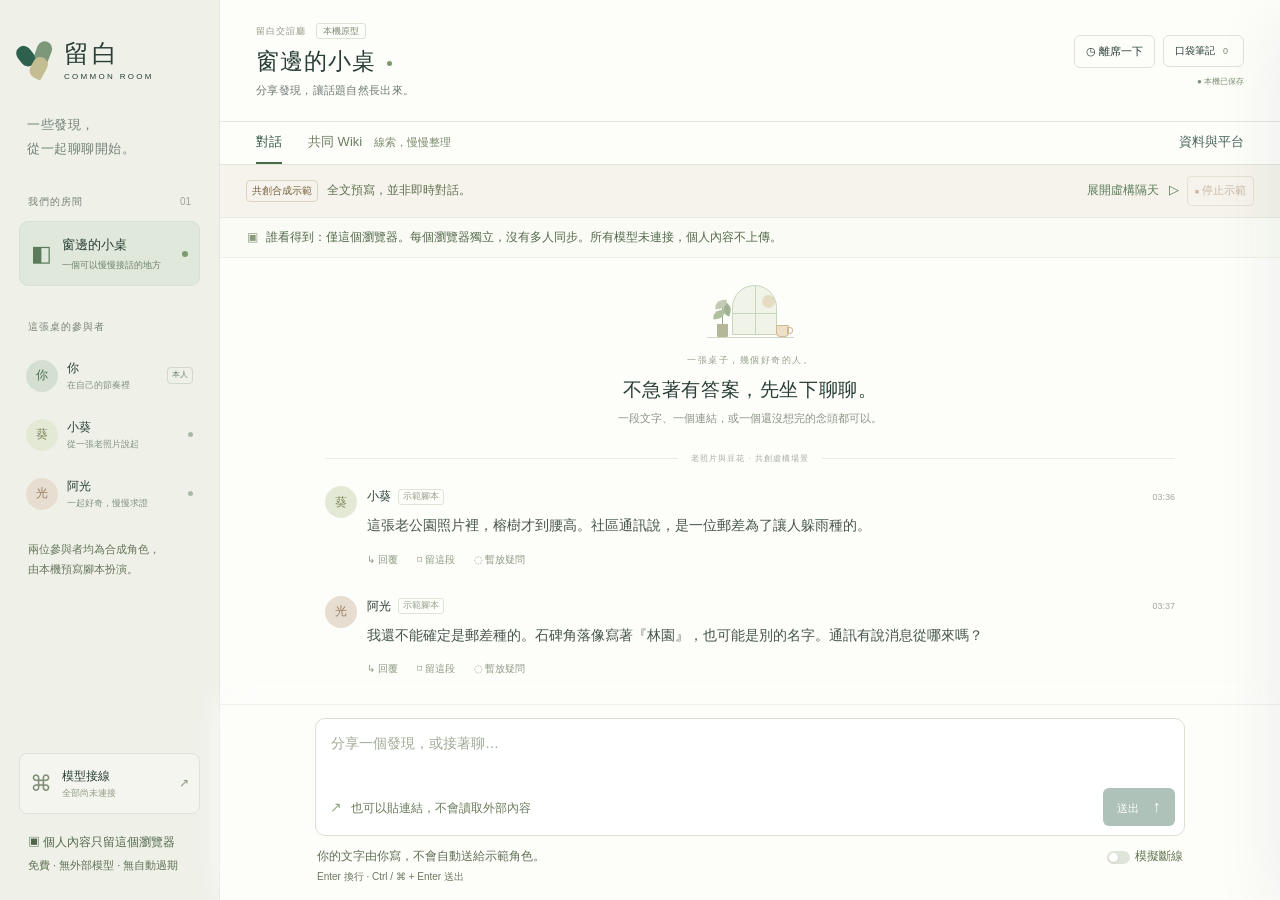
==== index.html @ d818ccd3 "Publish stable Common Room prototype with reproducible builds, MIT license, and tests" ====
<!doctype html>
<html lang="zh-Hant">
<head>
  <meta charset="utf-8">
  <meta name="viewport" content="width=device-width, initial-scale=1, viewport-fit=cover">
  <meta name="color-scheme" content="light">
  <meta name="referrer" content="no-referrer">
  <meta http-equiv="Content-Security-Policy" content="default-src 'self'; script-src 'self'; style-src 'self'; img-src 'self' data:; font-src 'self'; connect-src 'self'; object-src 'none'; media-src 'none'; worker-src 'none'; frame-src 'none'; base-uri 'none'; form-action 'none'">
  <title>留白交誼廳 · 本機示範原型</title>
  <link rel="icon" href="favicon.svg" type="image/svg+xml">
  <link rel="stylesheet" href="styles.css">
  <link rel="stylesheet" href="wiki.css">
  <script type="module" src="app.mjs"></script>
</head>
<body>
  <a class="skip" href="#draft">跳到輸入框</a>
  <div class="app-shell">
    <aside class="sidebar" aria-label="交誼廳資訊">
      <div class="brand"><span class="brand-mark" aria-hidden="true"><i></i><i></i><i></i></span><div>留白<span>COMMON ROOM</span></div></div>
      <p class="sidebar-intro">一些發現，<br>從一起聊聊開始。</p>
      <div class="side-label">我們的房間 <span>01</span></div>
      <div class="room-selected"><span aria-hidden="true">◧</span><div>窗邊的小桌<small>一個可以慢慢接話的地方</small></div><span class="room-dot"></span></div>
      <div class="side-label people-label">這張桌的參與者</div>
      <ul class="people">
        <li><span class="avatar you">你</span><div>你<small>在自己的節奏裡</small></div><span class="self-label">本人</span></li>
        <li><span class="avatar yua">葵</span><div>小葵<small>從一張老照片說起</small></div><span class="script-dot" title="示範腳本"></span></li>
        <li><span class="avatar qing">光</span><div>阿光<small>一起好奇，慢慢求證</small></div><span class="script-dot" title="示範腳本"></span></li>
      </ul>
      <p class="people-note">兩位參與者均為合成角色，<br>由本機預寫腳本扮演。</p>
      <div class="sidebar-bottom">
        <button class="connection-button" data-open="connections"><span aria-hidden="true">⌘</span><span>模型接線<small>全部尚未連接</small></span><span aria-hidden="true">↗</span></button>
        <div class="local-note"><span class="tiny-lock" aria-hidden="true">▣</span> 個人內容只留這個瀏覽器<br><span>免費 · 無外部模型 · 無自動過期</span></div>
      </div>
    </aside>

    <main class="main">
      <header class="room-header">
        <div class="room-heading"><span class="eyebrow">留白交誼廳 <b>本機原型</b></span><h1>窗邊的小桌<span class="open-dot" aria-hidden="true"></span></h1><p>分享發現，讓話題自然長出來。</p></div>
        <div class="header-actions"><button id="pause" class="quiet-button"><span aria-hidden="true">◷</span> 離席一下</button><button id="open-notebook" class="quiet-button notebook-toggle" aria-label="開啟口袋筆記">口袋筆記 <span id="notebook-count">0</span></button><span class="save-state" id="save-state" role="status">● 本機已保存</span></div>
      </header>
      <nav class="view-tabs" aria-label="交誼廳空間"><button id="tab-chat" aria-current="page">對話</button><button id="tab-wiki">共同 Wiki <span>線索，慢慢整理</span></button><button id="open-data-info" class="data-info-link">資料與平台</button></nav>
      <div id="chat-view" class="chat-view">
      <section class="demo-bar" aria-label="示範控制">
        <div><span class="demo-badge">共創合成示範</span><span class="demo-description" id="demo-description">全文預寫，並非即時對話。</span></div>
        <div class="demo-actions"><button id="start-demo" class="text-button">展開虛構隔天 <span aria-hidden="true">▷</span></button><button id="stop-demo" class="stop-button" disabled><span aria-hidden="true">■</span> 停止示範</button></div>
      </section>
      <div class="visibility-note"><span aria-hidden="true">▣</span> 誰看得到：僅這個瀏覽器。每個瀏覽器獨立，沒有多人同步。所有模型未連接，個人內容不上傳。</div>
      <div id="storage-warning" class="storage-warning" role="alert" hidden></div>
      <div id="pause-banner" class="pause-banner" hidden><div><strong>先歇一會，也很好。</strong><p id="pause-copy">示範已停止，訊息與草稿會留在這裡。</p></div><button id="resume" class="primary-small">回來了，接續</button></div>
      <div id="resume-banner" class="resume-banner" hidden><button id="dismiss-resume" aria-label="收起接續提示">×</button><strong>歡迎回來，線頭還在。</strong><p id="resume-copy"></p><button class="text-button" id="reopen-source">回到原句 ↗</button><span class="resume-separator">·</span><button class="text-button" id="resume-question">看看未完話題 →</button><small>僅依本機紀錄定位，沒有模型摘要。</small></div>

      <section class="conversation" id="conversation" aria-label="房間對話" tabindex="0">
        <div class="room-welcome"><div class="window-art" aria-hidden="true"><div class="window-pane"><i></i></div><div class="plant"><i></i><i></i><i></i></div><div class="cup"></div></div><span class="eyebrow">一張桌子，幾個好奇的人。</span><h2>不急著有答案，先坐下聊聊。</h2><p>一段文字、一個連結，或一個還沒想完的念頭都可以。</p></div>
        <div class="day-divider"><span>老照片與豆花 · 共創虛構場景</span></div>
        <div id="messages"></div>
        <div id="round-status" class="round-status" role="status"></div>
      </section>
      <button id="jump-latest" class="jump-latest" hidden>有新訊息，回到下方 ↓</button>

      <section class="composer-section" aria-label="寫下你的訊息">
        <div class="reply-preview" id="reply-preview" hidden><span></span><button id="cancel-reply" aria-label="取消回覆">×</button></div>
        <form id="composer" class="composer">
          <label class="sr-only" for="draft">分享一個發現，或接著聊</label>
          <textarea id="draft" rows="2" maxlength="12000" placeholder="分享一個發現，或接著聊…"></textarea>
          <div class="composer-tools"><span class="composer-hint"><span aria-hidden="true">↗</span> 也可以貼連結，不會讀取外部內容</span><button type="submit" id="send" class="send-button">送出 <span aria-hidden="true">↑</span></button></div>
        </form>
        <div class="composer-footer"><span id="draft-status">你的文字由你寫，不會自動送給示範角色。</span><label class="offline-toggle"><input type="checkbox" id="simulate-disconnect"><span class="switch" aria-hidden="true"></span> 模擬斷線</label></div>
        <p class="keyboard-hint">Enter 換行 · Ctrl / ⌘ + Enter 送出</p>
      </section>
      </div>
      <section id="wiki-view" class="wiki-view" aria-label="共同 Wiki" hidden></section>
    </main>

    <aside class="notebook" id="notebook" aria-label="口袋筆記" inert aria-hidden="true">
      <div class="notebook-heading"><div><span class="eyebrow">留一點空間給以後</span><h2>口袋筆記</h2></div><button id="close-notebook" class="close-notebook" aria-label="關閉口袋筆記">×</button></div>
      <section class="notebook-section"><div class="section-title"><h3><span class="section-icon" aria-hidden="true">◌</span> 未完話題</h3><span id="question-count">0</span></div><p class="section-description">不用現在想通，線頭先放這裡。</p><div id="questions"></div><button id="add-question" class="add-question">＋ 暫放一個疑問</button></section>
      <section class="notebook-section"><div class="section-title"><h3><span class="section-icon" aria-hidden="true">⌑</span> 稍後回看</h3><span id="saved-count">0</span></div><div id="bookmarks"></div></section>
      <div class="table-note"><span aria-hidden="true">✳</span><p>聊到哪裡，算哪裡。<br>這裡沒有評分，也沒有待辦清單。</p></div>
      <div class="optional-play"><p>可選演示：三則文字都預先寫好，只演示節奏與停止，並非即時對話。</p><button id="play-demo" class="quiet-button">可選：逐段播放預寫腳本</button></div>
      <button class="mobile-connections text-button" data-open="connections">模型接線 · 尚未連接 ↗</button>
      <button id="notebook-wiki" class="notebook-wiki-link">開啟共同 Wiki →<small>公共頁只讀 · 個人修訂留在本機</small></button>
      <div class="notebook-foot">本機保留訊息、草稿與未完話題。<br>不會自動刪除，沒有自動過期。Wiki 草稿也保留在本機。<br><button id="export-backup" class="text-button">匯出本機備份 ↗</button><br><button id="open-clear-data" class="clear-data-link">清除此裝置的資料</button></div>
    </aside>
  </div>
  <div id="drawer-backdrop" class="drawer-backdrop" hidden></div>

  <dialog id="question-dialog" aria-labelledby="question-title"><form id="question-form"><span class="eyebrow">先留著，不必急著解答</span><h2 id="question-title">暫放一個疑問</h2><p>下次回來，就從這個線頭接著聊。</p><label for="question-text">還沒想完的事</label><textarea id="question-text" rows="4" maxlength="2000" required placeholder="例如：怎樣讓新加入的人也能自然接上話？"></textarea><div class="dialog-actions"><button type="button" class="quiet-button" id="cancel-question">先不放</button><button type="submit" class="primary-small">放入口袋</button></div></form></dialog>
  <dialog id="connections-dialog" aria-labelledby="connections-title"><span class="eyebrow">下一步的可能，先放在這裡</span><h2 id="connections-title">模型接線</h2><p>目前只有本機示範腳本。以下服務尚未連接，這個原型沒有登入或授權流程。</p><div class="provider"><span class="provider-icon">O</span><strong>OpenAI</strong><span>尚未連接</span></div><div class="provider"><span class="provider-icon">G</span><strong>Gemini</strong><span>尚未連接</span></div><div class="provider"><span class="provider-icon">M</span><strong>Muse</strong><span>尚未連接</span></div><p class="connection-detail">沒有讀取任何既有登入憑證，也沒有搬入原助理的記憶。訊息不會傳給上述服務。</p><div class="dialog-actions"><button class="primary-small" id="close-connections">知道了</button></div></dialog>
  <dialog id="data-info-dialog" aria-labelledby="data-info-title"><span class="eyebrow">分享之前，知道資料在哪裡</span><h2 id="data-info-title">你的內容與公共知識</h2><p>聊天、自寫文字、草稿、原話、修訂與異見留在這個瀏覽器。每個瀏覽器獨立，不會默默上傳或同步。公共 Wiki 只讀，只有已審閱發布的合成示範，沒有任何人的私聊。</p><p>此程式未加入分析 SDK 或第三方追蹤腳本。公開站由 ChatGPT Sites 託管；平台會自動記錄瀏覽量與不重複訪客，並設定平台 Cookie。目前未找到可停用這些平台統計的設定，因此無法承諾零平台紀錄。</p><p>公共頁只向同站讀取公開知識，不送出私人內容；所有模型尚未連接。只在本機開啟時，沒有 Sites 平台統計。</p><p class="data-info-source">平台說明：<a href="https://learn.chatgpt.com/docs/sites/managing-a-site" target="_blank" rel="noreferrer noopener">Sites 官方文件 ↗</a>（點擊才開啟，不會自動抓取）。</p><div class="dialog-actions"><button id="close-data-info" class="primary-small">知道了</button></div></dialog>
  <dialog id="clear-data-dialog" aria-labelledby="clear-data-title"><span class="eyebrow">共用電腦上，離開前可以清乾淨</span><h2 id="clear-data-title">清除此裝置的資料？</h2><p>只清除本瀏覽器、這個網址的交誼廳資料：</p><ul class="clear-scope"><li>全部本機訊息，包含自寫內容與結果未知的訊息</li><li>主輸入框草稿、回覆來源與未存的疑問草稿</li><li>未完話題、已接續的便條及稍後回看</li><li>Wiki 本機草稿、保留原話、全部修訂與異見</li><li>本機示範收件紀錄、離席位置與回合狀態</li></ul><p>確認後會回到初始合成示範，無法在此復原。其他網站、其他瀏覽器與已下載的備份不受影響。你可以先匯出。主機 Cookie 請由瀏覽器的網站資料設定管理。</p><button id="clear-export-backup" class="backup-before-clear">先匯出本機備份 ↗</button><p id="clear-data-error" class="clear-data-error" role="alert" hidden></p><div class="dialog-actions"><button id="cancel-clear-data" class="quiet-button">保留資料</button><button id="confirm-clear-data" class="danger-button">確認清除此裝置的資料</button></div></dialog>
  <div id="toast" class="toast" role="status" aria-live="polite" hidden></div>
</body>
</html>
---- styles.css ----
:root{--bg:#f7f7f2;--paper:#fdfdfa;--ink:#283e35;--muted:#6d7a72;--green:#2d614d;--line:#e3e6de;--mint:#eaf0e7;--warm:#f5eee2;--orange:#aa673d;--shadow:0 18px 70px #213f2e12;font-family:-apple-system,BlinkMacSystemFont,"PingFang TC","Noto Sans TC","Microsoft JhengHei",sans-serif;color:var(--ink);background:var(--bg);font-size:14px;line-height:1.6;font-synthesis:none}*{box-sizing:border-box}body{margin:0}button,textarea,input{font:inherit}button{cursor:pointer;color:inherit}button{border:0;background:none}button:disabled{cursor:default;opacity:.45}button,a,textarea,input{outline-offset:4px}button:focus-visible,a:focus-visible,input:focus-visible{outline:2px solid var(--green)}textarea:focus{outline:0}button:not(:disabled):hover{filter:brightness(.94)}[hidden]{display:none!important}.sr-only{position:absolute;width:1px;height:1px;padding:0;overflow:hidden;clip:rect(0,0,0,0);white-space:nowrap;border:0}.skip{position:fixed;top:-100px;left:15px;z-index:50;background:var(--green);color:white;padding:12px}.skip:focus{top:10px}.app-shell{height:100vh;height:100dvh;min-height:440px;display:grid;grid-template-columns:220px minmax(0,1fr) 280px;max-width:1800px;margin:auto;overflow:hidden}.sidebar{background:#eff1e9;border-right:1px solid var(--line);display:flex;flex-direction:column;padding:33px 19px 23px;min-height:0}.brand{display:flex;align-items:center;gap:12px;font-size:25px;font-weight:650;letter-spacing:3px}.brand>div>span{display:block;font-size:8px;letter-spacing:2.3px;font-weight:500;margin-top:-2px}.brand-mark{display:block;width:33px;height:34px;position:relative;transform:rotate(-13deg)}.brand-mark i{position:absolute;width:15px;height:22px;background:var(--green);border-radius:12px 12px 3px 12px}.brand-mark i:nth-child(1){left:0;top:2px;transform:rotate(-25deg)}.brand-mark i:nth-child(2){right:0;top:2px;transform:rotate(34deg);background:#7d977a}.brand-mark i:nth-child(3){left:10px;top:16px;transform:rotate(42deg);background:#c4bd91}.sidebar-intro{font-size:13px;color:#728174;letter-spacing:.5px;line-height:1.9;margin:29px 8px 32px}.side-label{font-size:10px;letter-spacing:1px;color:#768174;display:flex;justify-content:space-between;padding:0 9px;margin-bottom:11px}.side-label span{letter-spacing:0;color:#9ca494}.room-selected{display:flex;align-items:center;gap:10px;padding:13px 11px;background:#dfe8da;border:1px solid #d7e0d2;border-radius:9px;font-size:13px;font-weight:600}.room-selected>span:first-child{font-size:22px;font-weight:400;color:#5b7b5b}.room-selected small{display:block;font-size:9px;font-weight:400;color:#70816c;margin-top:2px;white-space:nowrap}.room-dot,.open-dot{width:6px;height:6px;display:inline-block;border-radius:50%;background:#7c9a6e}.room-dot{margin-left:auto}.people-label{margin-top:33px}.people{list-style:none;padding:0 7px;margin:0}.people li{display:flex;align-items:center;gap:9px;min-height:59px;font-size:12px}.people li>div{line-height:1.6}.people li small{display:block;font-size:9px;color:#81907d}.avatar{width:32px;height:32px;flex-shrink:0;display:inline-flex;align-items:center;justify-content:center;border-radius:50%;font-size:12px;font-weight:500}.avatar.you{background:#d4dfd2;color:#4b6d50}.avatar.yua{background:#e4e9d6;color:#7c885c}.avatar.qing{background:#e7ded1;color:#957c5c}.avatar.mu{background:#dee5e8;color:#6c8594}.avatar.guest{background:#e8e6dd;color:#86866d}.self-label{margin-left:auto;font-size:8px;border:1px solid #d0d9ca;color:#71816b;padding:1px 4px;border-radius:4px}.script-dot{margin-left:auto;width:5px;height:5px;border-radius:50%;background:#acb8a5}.people-note{font-size:9px;color:#8a9584;line-height:1.8;padding:0 9px;margin-top:17px}.sidebar-bottom{margin-top:auto;padding-top:20px}.connection-button{border:1px solid #dce3d7;border-radius:8px;padding:12px 10px;width:100%;display:flex;gap:10px;align-items:center;text-align:left;font-size:12px;background:#f4f5ee}.connection-button>span:first-child{font-size:22px;color:#7f8f76}.connection-button>span:last-child{margin-left:auto;color:#8b9781}.connection-button small{display:block;color:#909b86;font-size:9px}.local-note{font-size:9px;color:#6f7d67;line-height:1.9;margin:17px 9px 0}.local-note>span:last-child{font-size:8px;color:#939e8b}.main{display:flex;flex-direction:column;position:relative;min-width:0;background:var(--paper);min-height:0}.room-header{flex-shrink:0;border-bottom:1px solid var(--line);display:flex;align-items:center;justify-content:space-between;gap:14px;padding:24px 33px 21px}.eyebrow{font-size:9px;letter-spacing:1.1px;color:#929987;display:block}.eyebrow b{font-size:9px;font-weight:400;letter-spacing:0;margin-left:6px;padding:2px 6px;border:1px solid #dce2d4;border-radius:3px;color:#7f8d75}h1{font-weight:600;letter-spacing:1px;font-size:23px;line-height:1.6;margin:5px 0 0}h1 .open-dot{vertical-align:middle;margin-left:11px;width:5px;height:5px}.room-heading>p{font-size:11px;color:var(--muted);margin:2px 0 0;letter-spacing:.3px}.header-actions{display:flex;align-items:flex-end;flex-direction:column;gap:10px}.quiet-button{font-size:11px;border:1px solid #dde3d8;background:var(--paper);padding:7px 11px;border-radius:6px;white-space:nowrap}.quiet-button>span{margin-right:4px;color:#788c73}.save-state{font-size:8px;color:#7d9171;white-space:nowrap}.save-state.error{color:#a15f3c}.demo-bar{background:#f5f3eb;border-bottom:1px solid #e8e8de;padding:11px 26px;display:flex;align-items:center;justify-content:space-between;gap:8px;font-size:10px;flex-shrink:0}.demo-bar>div:first-child{display:flex;align-items:center;gap:9px}.demo-badge{color:#8d7858;white-space:nowrap;border:1px solid #dcd4bf;border-radius:4px;padding:2px 5px;font-size:8px}.demo-description{color:#8d8e7e;font-size:9px}.demo-actions{display:flex;align-items:center;gap:8px;white-space:nowrap}.text-button{font-size:11px;color:#5c7b58;padding:3px 0}.text-button span{font-size:13px;padding-left:6px}.stop-button{border:1px solid #d6cbb6;border-radius:4px;padding:3px 7px;font-size:9px;color:#94714f}.stop-button span{font-size:7px}.conversation{flex:1;overflow-y:auto;overscroll-behavior:contain;scrollbar-width:thin;scrollbar-color:#d5dccf transparent;padding:0 33px 20px;min-height:0;scroll-behavior:smooth}.room-welcome{padding:23px 0 20px;text-align:center}.room-welcome>.eyebrow{margin-top:10px;font-size:9px;color:#95a08c;letter-spacing:1.5px}.room-welcome h2{font-size:17px;font-weight:500;letter-spacing:.6px;margin:7px 0 5px}.room-welcome p{font-size:10px;color:#8b9585;margin:0}.window-art{height:58px;width:90px;margin:0 auto;position:relative}.window-pane{position:absolute;left:27px;top:0;width:45px;height:50px;border:1px solid #c8d5be;border-radius:25px 25px 0 0;background:#f0f4e8;overflow:hidden}.window-pane:before{content:"";position:absolute;width:1px;height:50px;left:22px;background:#c8d5be}.window-pane:after{content:"";position:absolute;width:45px;height:1px;top:27px;left:0;background:#c8d5be}.window-pane i{display:block;background:#e5dcc1;width:13px;height:13px;border-radius:50%;position:absolute;top:9px;left:29px}.window-art:after{content:"";position:absolute;bottom:5px;left:2px;width:87px;border-bottom:1px solid #d0d6c6}.plant{position:absolute;bottom:5px;left:12px;width:11px;height:14px;background:#b4b899;border-radius:0 0 3px 3px}.plant:before{content:"";position:absolute;left:5px;bottom:14px;width:1px;height:24px;background:#97ab8a}.plant i{position:absolute;width:8px;height:13px;background:#a0b294;border-radius:0 8px 0 8px;bottom:22px;left:6px;transform:rotate(15deg)}.plant i:nth-child(2){bottom:17px;left:-2px;transform:rotate(80deg);background:#b0c09f}.plant i:nth-child(3){bottom:27px;left:0;transform:rotate(80deg);background:#c2ccb2}.cup{position:absolute;right:6px;bottom:6px;width:13px;height:12px;border:1px solid #cfb78f;background:#ece0c8;border-radius:1px 1px 4px 4px}.cup:after{content:"";position:absolute;right:-5px;top:1px;width:4px;height:5px;border:1px solid #cfb78f;border-radius:0 3px 3px 0}.day-divider{display:flex;align-items:center;gap:13px;font-size:8px;color:#a5ac9e;letter-spacing:1px;margin:0 0 21px}.day-divider:before,.day-divider:after{content:"";height:1px;background:#e9ece2;flex:1}.message{display:grid;grid-template-columns:32px minmax(0,1fr);gap:10px;margin-bottom:22px;scroll-margin-top:15px}.message.highlight{background:#edf1e6;border-radius:9px;outline:8px solid #edf1e6}.message-head{display:flex;align-items:center;gap:7px;font-size:11px;min-height:21px;margin-bottom:5px}.message-author{font-weight:600}.origin-tag{font-size:8px;font-weight:400;color:#98a18c;border:1px solid #e0e5d7;border-radius:3px;padding:0 4px;line-height:1.5}.origin-tag.user{color:#60846a;background:#eef4eb;border-color:#d9e6d6}.message-time{font-size:8px;margin-left:auto;color:#a2a99b}.message-text{font-size:12px;line-height:1.95;white-space:pre-wrap;overflow-wrap:anywhere;margin:0;color:#46564a;user-select:text}.message.user-message .message-body{background:#f0f4eb;border:1px solid #e0e8d9;border-radius:0 10px 10px 10px;padding:11px 13px}.message.user-message .message-head{margin-top:-2px}.message-actions{display:flex;gap:14px;margin-top:6px;align-items:center}.message-actions button{font-size:9px;color:#8d9a83;padding:0;min-height:23px}.message-actions button[aria-pressed=true]{color:#427153}.message-actions button:hover{color:var(--green)}.reply-quote{border-left:2px solid #c2ceb9;background:#f1f3ec;border-radius:0 4px 4px 0;margin-bottom:8px;padding:5px 8px;font-size:10px;display:block;text-align:left;width:100%;color:#84917a;overflow:hidden;white-space:nowrap;text-overflow:ellipsis}.message.user-message .reply-quote{background:#e5eddf}.url-text{color:#597e75;text-decoration:underline;text-decoration-color:#ccd9cd;text-underline-offset:3px}.link-note{display:block;font-size:8px;color:#98a58f;margin-top:4px}.delivery{font-size:8px;color:#8d9c82;margin-top:7px}.unknown-status{margin:10px 0 2px;border:1px solid #ddc69f;border-radius:6px;background:#faf3e6;padding:9px 11px;color:#8c6939}.unknown-status strong{display:block;font-size:11px;font-weight:600}.unknown-status p{font-size:9px;margin:4px 0 7px;line-height:1.7}.unknown-status button{font-size:9px;color:#895e29;border-bottom:1px solid #c8b28e;padding:0 0 1px}.unknown-status code{font-size:8px;opacity:.7;display:block;margin-top:5px;overflow-wrap:anywhere}.round-status{font-size:10px;color:#93a086;text-align:center;min-height:0}.round-status:not(:empty){border-top:1px solid #e9ece2;padding:10px 0 0;margin:5px 0}.composer-section{padding:12px 27px 15px;flex-shrink:0;background:var(--paper);border-top:1px solid #f0f1e9;box-shadow:0 -8px 25px #fdfdfad9}.composer{border:1px solid #d9e1d2;border-radius:10px;background:#fff;transition:border-color .15s}.composer:focus-within{border-color:#8aa480;box-shadow:0 0 0 3px #70895b0b}#draft{resize:none;background:transparent;border:0;width:100%;display:block;padding:12px 15px 4px;color:#3c5344;font-size:12px;line-height:1.8;min-height:64px;max-height:160px}#draft::placeholder{color:#a1ab97}.composer-tools{padding:3px 9px 9px 14px;display:flex;justify-content:space-between;align-items:center;gap:10px}.composer-hint{font-size:8px;color:#a0a991}.composer-hint>span{font-size:14px;color:#95a78a;margin-right:6px}.send-button{font-size:11px;color:#fff;background:var(--green);border-radius:6px;padding:6px 12px;min-width:72px}.send-button>span{font-size:16px;margin-left:10px}.send-button:disabled{opacity:.38}.composer-footer{display:flex;justify-content:space-between;gap:8px;align-items:center;margin:9px 2px 0;font-size:8px;color:#9aa48f}.offline-toggle{display:flex;gap:5px;align-items:center;font-size:8px;color:#8f9a82;cursor:pointer;white-space:nowrap}.offline-toggle input{position:absolute;opacity:0;width:26px;height:18px}.switch{width:23px;height:13px;border-radius:20px;background:#e0e5da;position:relative}.switch:after{content:"";width:9px;height:9px;border-radius:50%;background:white;position:absolute;top:2px;left:2px;box-shadow:0 1px 3px #344d3022}.offline-toggle input:checked+.switch{background:#b58d58}.offline-toggle input:checked+.switch:after{left:12px}.offline-toggle input:focus-visible+.switch{outline:2px solid var(--green);outline-offset:3px}.keyboard-hint{font-size:7px;color:#a3ab99;margin:4px 2px 0}.reply-preview{font-size:10px;color:#77896b;border:1px solid #dce3d3;border-bottom:0;padding:6px 11px;background:#eff3e8;border-radius:7px 7px 0 0;display:flex;justify-content:space-between;gap:6px}.reply-preview span{white-space:nowrap;overflow:hidden;text-overflow:ellipsis}.reply-preview button{font-size:17px;line-height:1}.reply-preview:not([hidden])+.composer{border-top-left-radius:0;border-top-right-radius:0}.notebook{border-left:1px solid var(--line);padding:30px 22px 20px;background:#f7f8f2;overflow-y:auto;scrollbar-width:thin;display:flex;flex-direction:column}.notebook-heading{display:flex;justify-content:space-between;align-items:center}.notebook-heading .eyebrow{font-size:8px}.notebook h2{font-size:19px;font-weight:500;letter-spacing:1px;margin:7px 0 0}.notebook-section{padding-top:28px}.section-title{display:flex;align-items:center;justify-content:space-between}.section-title h3{font-weight:500;font-size:12px;margin:0}.section-title>span{font-size:9px;color:#9ba58f;border:1px solid #e0e5d7;border-radius:4px;padding:0 5px}.section-icon{font-size:19px;color:#91a27f;vertical-align:-1px;margin-right:6px}.section-description{font-size:9px;color:#99a48e;margin:6px 0 13px}.empty-note{font-size:10px;color:#a4ad9a;margin:12px 0 15px;line-height:1.9}.question-card{background:#f2efdf;border:1px solid #e7e1c9;border-radius:7px;padding:12px 12px 8px;margin-top:11px;position:relative}.question-card:before{content:"";width:22px;height:4px;border-radius:0 0 4px 4px;background:#d5cfaf;position:absolute;top:0;left:12px}.question-card p{font-size:11px;line-height:1.9;color:#827853;margin:3px 0 9px;overflow-wrap:anywhere;white-space:pre-wrap}.question-card small{font-size:8px;color:#a6a080;display:block;margin-bottom:5px}.question-actions{display:flex;justify-content:space-between;gap:8px}.question-actions button{font-size:9px;color:#93866a;padding:3px 0}.add-question{font-size:10px;color:#899977;border:1px dashed #cfd8c3;border-radius:6px;width:100%;padding:8px;margin-top:10px;text-align:left}.bookmark-card{margin:12px 0;border-left:2px solid #cbd8bf;padding:0 0 0 11px}.bookmark-card .bookmark-author{font-size:8px;color:#91a181}.bookmark-card p{font-size:10px;line-height:1.8;margin:4px 0;color:#78896b;overflow-wrap:anywhere;white-space:pre-wrap;display:-webkit-box;-webkit-line-clamp:4;-webkit-box-orient:vertical;overflow:hidden}.bookmark-actions{display:flex;justify-content:space-between;gap:8px}.bookmark-actions button{font-size:8px;color:#98a48b;padding:3px 0}.table-note{margin-top:34px;border-top:1px solid #e5e9dc;padding:24px 4px 0;display:flex;gap:11px;color:#a4af94}.table-note>span{font-size:29px;line-height:1.5;color:#a9b79c}.table-note p{font-size:9px;line-height:2;margin:0}.notebook-foot{margin-top:auto;padding-top:25px;font-size:8px;color:#a4ae99;line-height:1.9}.notebook-toggle,.close-notebook,.mobile-connections{display:none}.pause-banner,.resume-banner{padding:14px 26px;background:#edf2e7;border-bottom:1px solid #dce5d2;flex-shrink:0;display:flex;align-items:center;justify-content:space-between;gap:14px}.pause-banner strong,.resume-banner strong{font-size:12px;font-weight:500}.pause-banner p,.resume-banner p{font-size:10px;color:#869476;margin:3px 0 0}.primary-small{color:white;background:var(--green);padding:8px 13px;border-radius:6px;font-size:11px;white-space:nowrap}.resume-banner{display:block;position:relative;padding-right:40px}.resume-banner>button:first-child{position:absolute;right:15px;top:8px;font-size:20px;color:#98a48d}.resume-banner .text-button{margin-top:4px;font-size:9px}.storage-warning{padding:10px 25px;background:#faeadf;border-bottom:1px solid #e9c3a8;font-size:11px;color:#94603e;flex-shrink:0}.jump-latest{position:absolute;bottom:200px;left:50%;transform:translateX(-50%);background:var(--green);color:white;border-radius:20px;box-shadow:var(--shadow);padding:7px 15px;font-size:10px;z-index:2;white-space:nowrap}dialog{border:1px solid #d7e1cd;border-radius:14px;background:var(--paper);color:var(--ink);padding:28px;width:calc(100% - 32px);max-width:440px;box-shadow:var(--shadow);max-height:90dvh;overflow-y:auto}dialog::backdrop{background:#2d3e3155;backdrop-filter:blur(3px)}dialog h2{font-size:22px;letter-spacing:1px;font-weight:500;margin:8px 0}dialog>p,dialog form>p{font-size:12px;color:#829075;line-height:1.9;margin:9px 0 22px}dialog label{font-size:11px;display:block;color:#77896a;margin-bottom:7px}dialog textarea{font-size:13px;line-height:1.8;width:100%;resize:vertical;border:1px solid #ccd8c0;background:white;border-radius:6px;padding:10px;color:var(--ink)}dialog textarea:focus{border-color:var(--green);box-shadow:0 0 0 2px #dfe9d6}.dialog-actions{display:flex;justify-content:flex-end;gap:10px;margin-top:20px}.provider{display:flex;align-items:center;gap:12px;border:1px solid #e0e6d8;background:#f3f5ef;border-radius:8px;padding:13px;margin:10px 0;font-size:12px}.provider>span:last-child{margin-left:auto;font-size:10px;color:#99a48d}.provider-icon{width:29px;height:29px;background:#e6eadf;color:#88977b;border-radius:7px;text-align:center;line-height:29px}.provider strong{font-weight:500}.connection-detail{font-size:10px!important;background:#f1f3eb;border-radius:6px;padding:11px;margin:18px 0 0!important}.toast{position:fixed;bottom:24px;left:50%;transform:translateX(-50%);max-width:calc(100% - 30px);width:max-content;background:#2f4c3d;color:#f0f3eb;padding:10px 18px;border-radius:9px;box-shadow:var(--shadow);font-size:12px;z-index:40}.drawer-backdrop{display:none}::selection{background:#d5dfc7}
@media(min-width:1500px){.app-shell{grid-template-columns:250px minmax(0,1fr) 310px}.conversation{padding-left:55px;padding-right:55px}.room-header{padding-left:55px;padding-right:55px}.composer-section{padding-left:48px;padding-right:48px}.message-text{font-size:14px}.message-head{font-size:12px}.message-actions button{font-size:10px}.room-welcome h2{font-size:19px}.room-welcome p{font-size:11px}.sidebar{padding-left:27px;padding-right:27px}.notebook{padding-left:28px;padding-right:28px}}
@media(max-width:1200px){.app-shell{grid-template-columns:190px minmax(0,1fr) 250px}.sidebar{padding:27px 13px 20px}.sidebar-intro{margin-top:25px}.room-selected{padding:12px 8px;gap:7px}.room-selected small{font-size:8px}.people{padding:0 5px}.people li small{font-size:8px}.room-header{padding:22px 25px 18px}.conversation{padding-left:25px;padding-right:25px}.notebook{padding-left:18px;padding-right:18px}.demo-bar{padding-left:20px;padding-right:20px}.demo-description{font-size:8px}.demo-bar>div:first-child{gap:5px}.stop-button{font-size:8px}}
@media(max-width:1050px){.app-shell{grid-template-columns:190px minmax(0,1fr)}.notebook{position:fixed;right:0;top:0;bottom:0;width:290px;z-index:15;transform:translateX(100%);transition:transform .18s}.notebook.open{transform:translateX(0)}.notebook-toggle{display:block;font-size:10px}.notebook-toggle span{font-size:9px;margin:0 0 0 5px}.header-actions{flex-direction:row;flex-wrap:wrap;align-items:center;justify-content:flex-end;gap:7px;max-width:205px}.save-state{width:100%;text-align:right}.close-notebook{display:block;font-size:23px;color:#97a68a}.drawer-backdrop:not([hidden]){display:block;position:fixed;inset:0;background:#273e3340;z-index:14}.mobile-connections{display:block;margin-top:25px;text-align:left}.demo-description{font-size:9px}.conversation{padding-left:35px;padding-right:35px}.room-header{padding-left:35px;padding-right:30px}.composer-section{padding-left:30px;padding-right:30px}.room-welcome{padding-top:25px}}
@media(max-width:650px){:root{font-size:14px}.app-shell{display:flex;min-height:320px;max-width:100%;height:100dvh}.sidebar{display:none}.main{width:100%}.room-header{padding:16px 18px 13px;align-items:center;gap:7px}.eyebrow{font-size:8px;letter-spacing:.7px}h1{font-size:20px;margin:3px 0 0}.room-heading>p{font-size:9px;letter-spacing:0;max-width:190px}.header-actions{gap:5px;max-width:123px}.header-actions .quiet-button{font-size:9px;padding:5px 7px}.header-actions .quiet-button>span:first-child{display:none}.header-actions .notebook-toggle{font-size:9px}.notebook-toggle span{display:inline!important}.save-state{font-size:7px}.demo-bar{padding:9px 14px;align-items:center;gap:7px}.demo-bar>div:first-child{align-items:flex-start;flex-direction:column;gap:3px}.demo-description{font-size:8px;max-width:190px;line-height:1.5}.demo-badge{font-size:7px;padding:0 4px}.demo-actions{gap:8px}.demo-actions .text-button{font-size:9px}.stop-button{padding:3px 5px;font-size:8px}.conversation{padding:0 17px 15px}.room-welcome{padding:22px 0 18px}.room-welcome h2{font-size:15px;margin-top:7px;letter-spacing:0}.room-welcome p{font-size:9px;max-width:285px;margin:0 auto;line-height:1.8}.room-welcome>.eyebrow{font-size:8px;letter-spacing:.7px}.window-art{transform:scale(.85);margin-top:-3px;margin-bottom:-5px}.day-divider{margin-bottom:18px;font-size:7px;gap:10px}.message{grid-template-columns:28px minmax(0,1fr);gap:8px;margin-bottom:21px}.message>.avatar{width:28px;height:28px;font-size:11px}.message-head{font-size:11px;gap:5px}.message-time{font-size:7px}.origin-tag{font-size:7px}.message-text{font-size:12px;line-height:1.9}.message-actions{gap:16px;margin-top:7px}.message-actions button{font-size:10px;min-height:25px}.message.user-message .message-body{padding:10px}.composer-section{padding:10px 12px max(11px,env(safe-area-inset-bottom))}.composer-tools{padding-bottom:8px}.composer-hint{font-size:7px;letter-spacing:-.1px}.composer-hint>span{font-size:12px;margin-right:3px}#draft{font-size:14px;min-height:60px;padding:10px 12px 3px;max-height:120px}.send-button{padding:5px 9px;min-width:65px;font-size:11px}.send-button>span{margin-left:6px}.composer-footer{font-size:7px;align-items:flex-start;margin-top:7px;gap:12px}.composer-footer>span{max-width:235px;line-height:1.6}.offline-toggle{font-size:7px;gap:4px;margin-top:1px}.keyboard-hint{font-size:7px;margin-top:3px}.notebook{width:min(320px,90vw);padding:28px 23px}.pause-banner,.resume-banner{padding:11px 16px}.pause-banner p,.resume-banner p{font-size:9px}.pause-banner strong,.resume-banner strong{font-size:11px}.primary-small{font-size:10px;padding:7px 10px}.pause-banner .primary-small{white-space:normal;max-width:100px}.storage-warning{font-size:10px;padding:8px 15px}.jump-latest{bottom:185px;font-size:9px}.unknown-status p{font-size:9px}.toast{bottom:20px;font-size:11px}dialog{padding:24px}dialog textarea{font-size:16px}}
@media(prefers-reduced-motion:reduce){*,*:before,*:after{scroll-behavior:auto!important;transition:none!important}}
.visibility-note{padding:7px 27px;font-size:9px;color:#8a957e;background:#fafbf5;border-bottom:1px solid #edf0e6;flex-shrink:0}.visibility-note>span{margin-right:5px;color:#8b9a7d}.resume-banner small{display:block;color:#9ba78e;font-size:8px;margin-top:5px}.resume-separator{font-size:9px;color:#9ca98d;margin:0 8px}.scene-break{border:1px dashed #d6d9c2;border-radius:5px;padding:8px 12px;margin:20px auto;font-size:10px;text-align:center;color:#998e69;background:#f8f6e9;max-width:850px}.resolved-questions{margin-top:15px}.resolved-questions summary{font-size:9px;color:#a2a991;cursor:pointer}.question-card.resolved{background:#eef1e6;border-color:#e0e5d5}.question-actions>span{font-size:8px;color:#9ca58a;padding:3px 0}.question-source{font-size:8px;color:#a49c7d;padding:3px 0 0}.notebook-foot .text-button{font-size:9px;margin-top:10px}
/* The notebook is optional: no default panel interrupts a conversation. */
.app-shell{grid-template-columns:220px minmax(0,1fr);max-width:1600px}.notebook{position:fixed;right:0;top:0;bottom:0;width:310px;z-index:15;transform:translateX(100%);transition:transform .18s;box-shadow:var(--shadow);padding:30px 24px 22px}.notebook.open{transform:translateX(0)}.notebook-toggle{display:block;font-size:10px}.notebook-toggle span{font-size:9px;margin-left:5px}.header-actions{flex-direction:row;flex-wrap:wrap;align-items:center;justify-content:flex-end;gap:8px;max-width:220px}.save-state{width:100%;text-align:right}.close-notebook{display:block;font-size:23px;color:#97a68a}.drawer-backdrop:not([hidden]){display:block;position:fixed;inset:0;background:#273e3340;z-index:14}.mobile-connections{display:block;margin-top:25px;text-align:left}.message{max-width:850px;margin-left:auto;margin-right:auto}.conversation{padding-left:max(33px,calc((100% - 850px)/2));padding-right:max(33px,calc((100% - 850px)/2))}.composer-section{padding-left:max(27px,calc((100% - 870px)/2));padding-right:max(27px,calc((100% - 870px)/2))}.message-text{font-size:14px}.message-head{font-size:12px}.message-actions button{font-size:10px}.demo-description{font-size:10px}.demo-badge{font-size:9px}.room-welcome h2{font-size:19px}.room-welcome p{font-size:11px}#draft{font-size:14px}.composer-hint{font-size:9px}.composer-footer{font-size:9px}.keyboard-hint{font-size:8px}.room-header{padding-left:36px;padding-right:36px}.composer-section{padding-top:13px}.room-welcome{padding-top:27px;padding-bottom:25px}.message-time{font-size:9px}.origin-tag{font-size:9px}.message-actions{gap:19px}.reply-quote{font-size:11px}.demo-bar{padding-top:11px;padding-bottom:11px}
@media(min-width:1500px){.app-shell{grid-template-columns:250px minmax(0,1fr)}}
@media(max-width:1050px){.app-shell{grid-template-columns:190px minmax(0,1fr)}.conversation{padding-left:30px;padding-right:30px}.composer-section{padding-left:25px;padding-right:25px}.room-header{padding-left:28px;padding-right:28px}.notebook{width:300px}}
@media(max-width:650px){.app-shell{display:flex}.header-actions{max-width:125px;gap:5px}.room-header{padding:15px 17px 13px}.visibility-note{padding:6px 14px;font-size:8px;line-height:1.7}.demo-description{font-size:8px;max-width:190px}.demo-badge{font-size:7px}.conversation{padding:0 17px 15px}.composer-section{padding:10px 12px max(11px,env(safe-area-inset-bottom))}.room-welcome{padding:19px 0 21px}.room-welcome h2{font-size:16px}.room-welcome p{font-size:10px;line-height:1.8}.message-text{font-size:14px;line-height:1.95}.message-head{font-size:11px}.message-time{font-size:8px}.origin-tag{font-size:8px}.reply-quote{font-size:10px}.composer-hint{font-size:8px}.composer-footer{font-size:8px}.keyboard-hint{font-size:7px}.scene-break{font-size:9px;padding:8px 10px}.notebook{width:min(320px,90vw)}.resume-banner{padding-right:30px}.unknown-status strong{font-size:12px}.unknown-status p{font-size:10px}.unknown-status button{font-size:10px}.composer-hint{max-width:235px}.reply-preview{font-size:10px}}

.next-phase{margin-top:22px;border-top:1px solid #e5e9dc;padding-top:18px;font-size:10px;color:#8c9b7c}.next-phase summary{cursor:pointer}.next-phase p{font-size:10px;line-height:1.9;color:#97a18b}
.offline-toggle{position:relative;min-height:24px;font-size:10px}.offline-toggle input{z-index:1;cursor:pointer}.switch{pointer-events:none}.composer-footer{align-items:center}.message-actions button{min-height:28px}.composer-footer>span{font-size:9px}.send-button{min-height:38px}.keyboard-hint{margin-top:0}
@media(max-width:650px){.offline-toggle{font-size:9px}.composer-footer>span{font-size:8px;max-width:220px}.message-actions button{min-height:32px}.send-button{min-height:38px}.composer-hint{font-size:8px;max-width:235px}.keyboard-hint{font-size:7px}.notebook-toggle{min-height:30px}}
/* Privacy and retention are reading content, with normal text size/contrast. */
.visibility-note{font-size:12px;color:#52694a;line-height:1.8;padding:9px 27px}.notebook-foot{font-size:12px;color:#536b49;line-height:1.8}.notebook-foot .text-button{font-size:12px}.local-note{font-size:12px;color:#52664b}.local-note>span:last-child{font-size:11px;color:#5e7053}.people-note{font-size:11px;color:#66765a}.composer-footer>span{font-size:12px;color:#5d7052}.offline-toggle{font-size:12px;color:#61764f}.composer-hint{font-size:12px;color:#697b5b;line-height:1.6}.keyboard-hint{font-size:10px;color:#6b795f}.connection-detail{font-size:12px!important;color:#586e4b!important}.notebook-foot .clear-data-link{font-size:12px;color:#965344;text-decoration:underline;text-underline-offset:3px;min-height:36px;padding:5px 0}.clear-scope{padding-left:20px;margin:0;font-size:13px;line-height:1.9;color:#596b4f}.clear-scope li{margin:7px 0}.backup-before-clear{font-size:13px;color:#315f49;text-decoration:underline;text-underline-offset:4px;padding:6px 0;min-height:36px}.danger-button{font-size:12px;color:white;background:#985b49;border-radius:6px;padding:9px 12px}.clear-data-error{color:#995c3f!important;background:#f8e8dd;padding:10px;border-radius:5px}#clear-data-dialog .dialog-actions{flex-wrap:wrap}
@media(max-width:650px){.visibility-note{font-size:12px;padding:8px 14px;line-height:1.7}.composer-footer{align-items:flex-start;gap:8px}.composer-footer>span{font-size:12px;max-width:68%;line-height:1.6}.offline-toggle{font-size:12px;margin-top:0}.composer-hint{font-size:12px;max-width:220px}.keyboard-hint{font-size:10px}.composer-tools{gap:8px}.notebook-foot{font-size:12px}.notebook-foot .text-button{font-size:12px}.notebook-foot .clear-data-link{font-size:12px}}
#clear-data-dialog>p{font-size:13px;color:#596b4f}#clear-data-dialog .clear-data-error{color:#813e2d!important}

.optional-play{margin-top:22px;padding-top:17px;border-top:1px solid #e3e8d9}.optional-play p{font-size:12px;line-height:1.8;color:#5b704f;margin:0 0 10px}.optional-play .quiet-button{font-size:12px;white-space:normal;text-align:left}

.demo-description{font-size:12px;color:#5f704f;line-height:1.6}.demo-badge{font-size:10px;color:#78613e}.demo-actions .text-button{font-size:12px}.stop-button{font-size:11px;min-height:30px}@media(max-width:650px){.demo-bar{flex-wrap:wrap;gap:5px}.demo-bar>div:first-child{flex-direction:row;align-items:center;gap:8px;width:100%}.demo-description{font-size:12px;max-width:none}.demo-badge{font-size:9px}.demo-actions{justify-content:flex-end;width:100%}.demo-actions .text-button{font-size:12px}.stop-button{font-size:11px}.demo-bar{padding-top:7px;padding-bottom:7px}}
---- wiki.css ----
.chat-view{display:flex;flex:1;flex-direction:column;min-height:0;position:relative}
.view-tabs{display:flex;gap:26px;padding:0 36px;border-bottom:1px solid #dfe6d8;background:#fdfdfa;flex-shrink:0}
.view-tabs button{padding:10px 0 9px;border-bottom:2px solid transparent;font-size:13px;color:#6d7e60}
.view-tabs button[aria-current=page]{border-color:#476c4a;color:#2d543c;font-weight:600}
.view-tabs button span{font-size:11px;margin-left:8px;color:#7b8c6c;font-weight:400}
.notebook-wiki-link{display:block;text-align:left;margin-top:23px;padding-top:18px;border-top:1px solid #dfe6d6;font-size:13px;color:#386042;width:100%}
.notebook-wiki-link small{display:block;font-size:12px;color:#607452;margin-top:5px;line-height:1.7}
.bookmark-actions{flex-wrap:wrap}.bookmark-actions .make-wiki{flex-basis:100%;font-size:11px;color:#3d694c}
.wiki-view{flex:1;min-height:0;overflow-y:auto;overscroll-behavior:contain;scrollbar-width:thin;background:#f9faf5}
.wiki-top{padding:28px 36px 20px;border-bottom:1px solid #e4e9dc;background:#f5f7ee}
.wiki-topline{display:flex;align-items:flex-start;justify-content:space-between;gap:22px}
.wiki-eyebrow{font-size:11px;letter-spacing:1.2px;color:#788c64}
.wiki-top h2{font-size:25px;font-weight:500;letter-spacing:.6px;margin:8px 0 7px;line-height:1.6}
.wiki-top p{font-size:13px;line-height:1.9;color:#617553;margin:0;max-width:660px}
.wiki-public-status{font-size:12px;color:#5b7351;border:1px solid #d3ddc6;border-radius:5px;padding:5px 9px;white-space:nowrap;background:#fbfcf7}
.wiki-search-wrap{display:flex;align-items:center;gap:11px;margin-top:20px;max-width:630px}
.wiki-search-wrap label{font-size:12px;white-space:nowrap;color:#556c49}
#wiki-search{width:100%;background:#fdfef9;border:1px solid #ccd8bf;border-radius:7px;padding:10px 12px;color:#344d3a;font:inherit;font-size:13px;outline-offset:3px}
#wiki-search:focus{outline:2px solid #809870}.wiki-search-hint{font-size:11px!important;margin-top:7px!important;color:#768969!important}
.wiki-layout{display:grid;grid-template-columns:215px minmax(0,1fr);gap:0;min-height:500px}
.wiki-rail{padding:24px 18px 30px 24px;border-right:1px solid #e4e9dc;background:#f3f6ed}
.wiki-rail-heading{font-size:11px;font-weight:500;letter-spacing:.6px;color:#728663;margin:0 0 11px}
.wiki-rail-heading:not(:first-child){margin-top:26px}
.wiki-choice{display:block;text-align:left;width:100%;padding:12px 10px;border:1px solid transparent;border-radius:7px;font-size:12px;line-height:1.8;color:#536d47;margin-bottom:6px;overflow-wrap:anywhere}
.wiki-choice.active{background:#e7eddf;border-color:#d6e0ca;color:#2f5339}
.wiki-choice small{display:block;font-size:11px;color:#6b805b;margin-top:4px}
.wiki-rail-empty{font-size:12px;color:#6f8362;line-height:1.9;margin:8px 8px 15px}
.wiki-new{font-size:12px;border:1px dashed #bacdac;border-radius:6px;padding:8px 10px;width:100%;text-align:left;color:#466d42;background:#f9fbf4}
.wiki-help{margin-top:25px;padding-top:18px;border-top:1px solid #dce5d2;font-size:12px;line-height:1.9;color:#647b55}
.wiki-help strong{font-weight:500;color:#456640;display:block;margin-bottom:5px}
.wiki-content{padding:29px 38px 45px;min-width:0}
.wiki-page{max-width:810px;margin:auto}
.wiki-tags{display:flex;align-items:center;flex-wrap:wrap;gap:7px;margin-bottom:14px}
.wiki-tag{font-size:11px;border:1px solid #d2dec5;border-radius:4px;padding:2px 6px;color:#597447;background:#f2f6eb}
.wiki-tag.private{color:#8a643b;background:#faf0df;border-color:#e0cdaa}.wiki-tag.unverified{color:#8b6d39;background:#f7f2e3;border-color:#e1d6ba}
.wiki-article-title{font-size:27px;line-height:1.7;letter-spacing:.4px;font-weight:500;margin:0 0 10px;overflow-wrap:anywhere}
.wiki-credit{font-size:12px;line-height:1.8;color:#728463;margin:0 0 18px}
.wiki-notice{border-left:3px solid #bdcba9;background:#eef3e6;padding:12px 15px;margin:0 0 25px;font-size:13px;line-height:1.8;color:#536c42}
.wiki-notice.private{border-color:#c9ad78;background:#faf3e6;color:#806340}
.wiki-body{font-size:15px;line-height:2.1;color:#3d5541;white-space:pre-wrap;overflow-wrap:anywhere;margin:25px 0}
.wiki-body h3{font-size:15px;font-weight:600;margin:25px 0 8px;color:#3a593d}
.wiki-body p{margin:0 0 15px;line-height:2.1}
.wiki-actions{display:flex;gap:13px;align-items:center;flex-wrap:wrap;margin:21px 0}
.wiki-actions button{font-size:12px;min-height:36px}.wiki-actions .primary-small{font-size:13px}
.wiki-source-section{border-top:1px solid #dfe6d7;padding-top:24px;margin-top:30px}
.wiki-section-heading{font-size:15px;font-weight:500;margin:0 0 8px;color:#3d5c3c}
.wiki-small{font-size:12px;line-height:1.9;color:#6a7c5b;margin:6px 0 16px}
.wiki-source-list{display:grid;gap:9px}
.wiki-source{display:block;text-align:left;background:#f2f5ec;border:1px solid #dfe7d5;border-radius:6px;padding:11px 13px;width:100%;color:#506c45;overflow-wrap:anywhere}
.wiki-source strong{font-size:12px;font-weight:500}.wiki-source span{display:block;font-size:12px;line-height:1.8;margin-top:4px;color:#607752}.wiki-source small{display:block;font-size:11px;color:#6e855e;margin-top:5px}
.wiki-field{margin:18px 0}.wiki-field label{font-size:12px;color:#536d47;display:block;margin-bottom:7px}
.wiki-field input,.wiki-field textarea{display:block;width:100%;font:inherit;border:1px solid #cad8bd;border-radius:6px;background:#fffef9;padding:10px 12px;color:#3b5540;font-size:14px;line-height:1.9}
.wiki-field input:focus,.wiki-field textarea:focus{outline:2px solid #8ba17d;outline-offset:2px}
#wiki-draft-body{min-height:260px;resize:vertical}.wiki-field textarea::placeholder,.wiki-field input::placeholder{color:#829374}
.wiki-draft-state{font-size:12px;color:#5f784e;line-height:1.8;margin:8px 0}.wiki-draft-state.error{color:#954b32}
.wiki-version-bar{display:flex;gap:11px;align-items:end;margin-top:14px;flex-wrap:wrap}.wiki-version-bar .wiki-field{flex:1;min-width:160px;margin:0}.wiki-version-bar .primary-small{min-height:42px;font-size:12px}
.wiki-revisions{border-top:1px solid #dfe6d5;margin-top:30px;padding-top:22px}
.wiki-revisions summary,.wiki-dissent-panel summary{font-size:14px;color:#45673d;cursor:pointer;list-style-position:outside;margin-left:15px}
.wiki-history{display:grid;gap:8px;margin:16px 0}.wiki-history-item{border:1px solid #dfe6d5;border-radius:6px;background:#f4f7ed;padding:11px 13px;font-size:12px;line-height:1.9;color:#5c744e}.wiki-history-item strong{font-size:12px;font-weight:600;color:#45643d}.wiki-history-item p{margin:4px 0;overflow-wrap:anywhere}.wiki-history-item small{color:#75866a;font-size:11px}
.wiki-compare-controls{display:flex;align-items:center;gap:9px;flex-wrap:wrap;margin:16px 0;font-size:12px;color:#586f4d}.wiki-compare-controls select{font:inherit;padding:6px 9px;border:1px solid #cbd7be;border-radius:4px;background:#fffef9;color:#48643d;max-width:130px}
.wiki-diff{border:1px solid #d9e2ce;border-radius:6px;overflow:hidden;font-size:12px;line-height:1.9;margin:14px 0}
.wiki-diff-line{padding:6px 11px;white-space:pre-wrap;overflow-wrap:anywhere;border-bottom:1px solid #e6eadf;color:#627354;background:#f7f9f2}
.wiki-diff-line.added{background:#e8f1df;color:#376238}.wiki-diff-line.removed{background:#f8ebe1;color:#8b503b}
.wiki-dissent-panel{border-top:1px solid #e1e6d7;padding-top:21px;margin-top:25px}
.wiki-dissent-item{margin:14px 0;border-left:2px solid #c7b78b;padding:7px 12px;background:#f8f3e6}.wiki-dissent-item p{white-space:pre-wrap;font-size:13px;color:#7e6845;line-height:1.9;margin:0}.wiki-dissent-item small{font-size:11px;color:#8b7958;display:block;margin-top:6px}
.wiki-clip{border:1px solid #dce4d1;border-radius:8px;padding:17px;margin-bottom:13px;background:#fdfef9}.wiki-clip blockquote{font-size:14px;line-height:1.9;white-space:pre-wrap;overflow-wrap:anywhere;margin:10px 0 0;color:#46603f}.wiki-clip .wiki-actions{margin-bottom:0;gap:20px}
.wiki-search-results{max-width:810px;margin:auto}.wiki-result{display:block;text-align:left;border:1px solid #dae4ce;background:#fffef9;border-radius:7px;padding:14px 17px;width:100%;margin:12px 0;color:#3f5b39}.wiki-result strong{font-size:14px;font-weight:500;display:block}.wiki-result p{font-size:12px;color:#68805a;line-height:1.9;margin:8px 0 0;overflow-wrap:anywhere;white-space:pre-wrap}.wiki-result small{font-size:11px;color:#866d43;display:block;margin-bottom:5px}
.wiki-empty{padding:30px 0;font-size:14px;line-height:2;color:#6b805f}
.wiki-source-dialog{max-width:650px}.wiki-source-dialog h2{font-size:21px}.wiki-source-dialog p{font-size:13px;color:#5b7350;line-height:1.9}.wiki-source-context{max-height:45dvh;overflow-y:auto;border-top:1px solid #e1e8d8;padding-top:15px}.wiki-source-context article{padding:12px;border-radius:5px;margin:6px 0;background:#f3f6ed}.wiki-source-context article.selected{background:#e8eddb;border:1px solid #c1d0ad}.wiki-source-context strong{font-size:12px;color:#567345}.wiki-source-context p{white-space:pre-wrap;margin:5px 0!important;font-size:13px;overflow-wrap:anywhere}
.wiki-error{padding:14px 16px;background:#faece1;border:1px solid #e3c8ab;border-radius:6px;color:#965b36;font-size:13px;line-height:1.9;margin-bottom:20px}
.wiki-contribution-steps{font-size:13px;line-height:1.9;color:#536e46;padding-left:20px}.wiki-contribution-steps li{padding:3px 0}
@media(max-width:1050px){.wiki-content{padding:25px}.wiki-top{padding:24px 28px 18px}.wiki-layout{grid-template-columns:190px minmax(0,1fr)}.wiki-rail{padding-left:18px;padding-right:12px}.wiki-topline{display:block}.wiki-public-status{display:inline-block;margin-top:13px}.wiki-article-title{font-size:23px}}
@media(max-width:760px){.wiki-layout{grid-template-columns:1fr}.wiki-rail{border-right:0;border-bottom:1px solid #dce5d1;padding:15px 18px;display:flex;gap:8px;flex-wrap:wrap;align-items:center}.wiki-rail-heading{width:100%;margin:0 0 2px!important}.wiki-choice{width:auto;flex:1;min-width:135px;font-size:12px;padding:8px 10px;margin:0}.wiki-choice small{font-size:11px}.wiki-rail-empty{font-size:12px;margin:0;width:100%}.wiki-new{width:auto;font-size:12px;padding:7px 10px}.wiki-help{display:none}.wiki-rail-heading.local-heading{margin-top:7px!important}.wiki-content{padding:22px 18px 35px}.wiki-top{padding:21px 18px 17px}.wiki-top h2{font-size:23px}.wiki-top p{font-size:13px}.wiki-search-wrap{margin-top:16px;gap:8px}.wiki-search-wrap label{font-size:12px}#wiki-search{font-size:16px;padding:8px 10px}.wiki-article-title{font-size:23px}.wiki-body{font-size:15px;line-height:2}.wiki-notice{font-size:13px;padding:12px}.wiki-field input,.wiki-field textarea{font-size:16px}.wiki-tags{gap:6px}.wiki-source-list{gap:8px}.wiki-version-bar .wiki-field{min-width:100%;}.wiki-version-bar .primary-small{margin-top:2px}.view-tabs{padding:0 18px;gap:25px}.view-tabs button{font-size:13px}.view-tabs button span{font-size:11px}.wiki-public-status{font-size:12px}.wiki-source-dialog{padding:20px}.wiki-result{padding:12px}.wiki-diff{font-size:13px}}

.view-tabs .data-info-link { margin-left: auto; color: #48645a; font-size: 13px; font-weight: 500; }
.wiki-store-status { margin: 13px 0 0; color: #426153; font-size: 13px; line-height: 1.6; }
.data-info-source { font-size: 13px; }
.data-info-source a { color: #25604a; text-decoration: underline; }
@media (max-width: 520px) { .view-tabs .data-info-link { font-size: 12px; padding-inline: 7px; } }
#data-info-dialog > p { font-size: 14px; line-height: 1.85; color: #42583b; }

.wiki-search-return { border: 1px solid #9bb69b; color: #355e44; background: #f4f8ee; border-radius: 8px; padding: 10px 14px; margin: 0 0 16px; font-size: 13px; line-height: 1.6; text-align: left; overflow-wrap: anywhere; }
.wiki-search-target { outline: 2px solid #567c50; outline-offset: 4px; background: #edf5e4; scroll-margin: 24px; }
.wiki-search-return { position: sticky; top: 10px; z-index: 2; display: block; box-shadow: 0 3px 12px #31482812; }
.wiki-dissent-item p, .wiki-history-item details p { overflow-wrap: anywhere; word-break: break-word; }
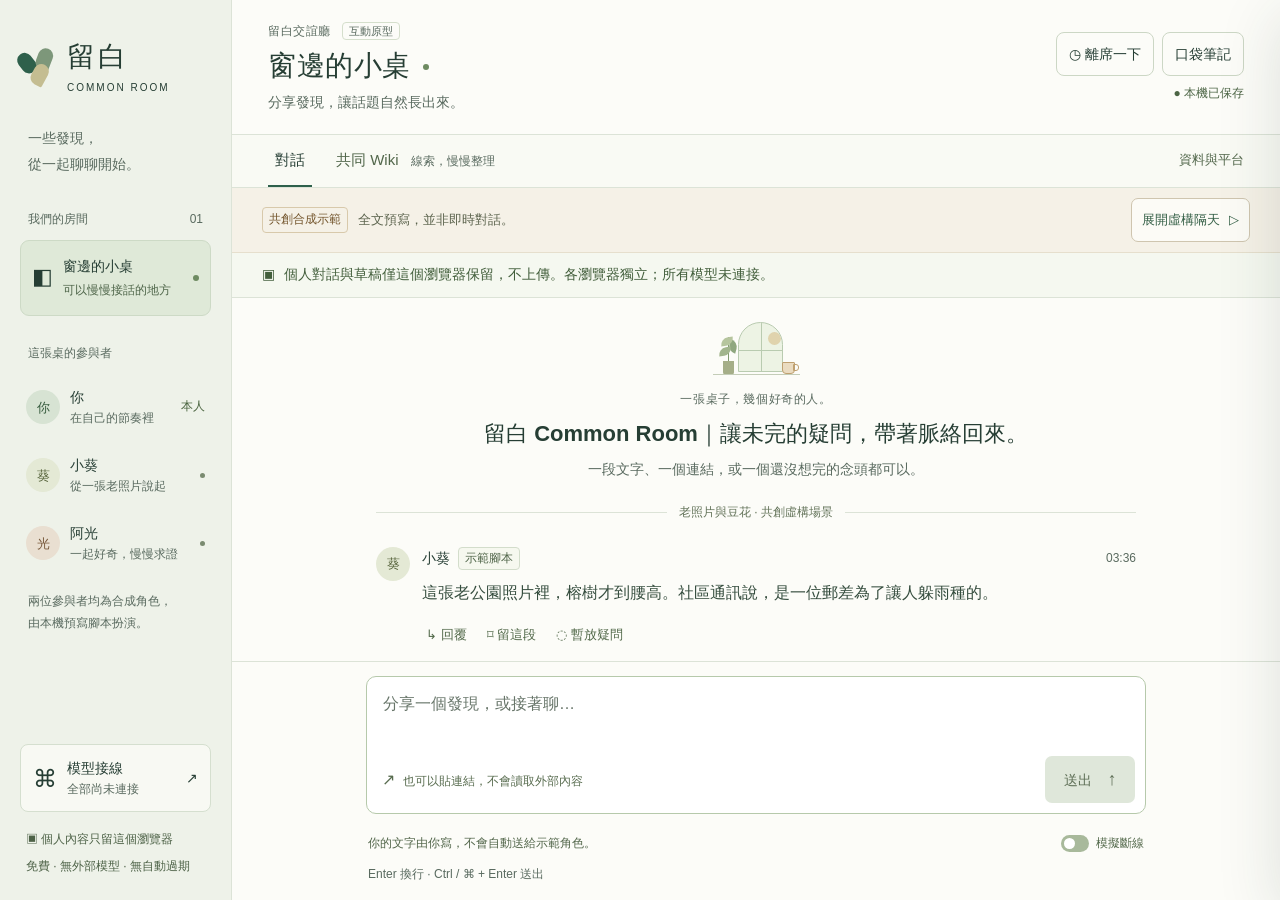
==== commit 5ef7cbe1: "Sync v8 interface and reviewed read-only browser relay Keep the portable deployment example and disa" ====
--- a/index.html
+++ b/index.html
@@ -6,7 +6,7 @@
   <meta name="color-scheme" content="light">
   <meta name="referrer" content="no-referrer">
   <meta http-equiv="Content-Security-Policy" content="default-src 'self'; script-src 'self'; style-src 'self'; img-src 'self' data:; font-src 'self'; connect-src 'self'; object-src 'none'; media-src 'none'; worker-src 'none'; frame-src 'none'; base-uri 'none'; form-action 'none'">
-  <title>留白交誼廳 · 本機示範原型</title>
+  <title>留白交誼廳 · 對話與共同 Wiki（原型）</title>
   <link rel="icon" href="favicon.svg" type="image/svg+xml">
   <link rel="stylesheet" href="styles.css">
   <link rel="stylesheet" href="wiki.css">
@@ -19,7 +19,7 @@
       <div class="brand"><span class="brand-mark" aria-hidden="true"><i></i><i></i><i></i></span><div>留白<span>COMMON ROOM</span></div></div>
       <p class="sidebar-intro">一些發現，<br>從一起聊聊開始。</p>
       <div class="side-label">我們的房間 <span>01</span></div>
-      <div class="room-selected"><span aria-hidden="true">◧</span><div>窗邊的小桌<small>一個可以慢慢接話的地方</small></div><span class="room-dot"></span></div>
+      <div class="room-selected"><span aria-hidden="true">◧</span><div>窗邊的小桌<small>可以慢慢接話的地方</small></div><span class="room-dot"></span></div>
       <div class="side-label people-label">這張桌的參與者</div>
       <ul class="people">
         <li><span class="avatar you">你</span><div>你<small>在自己的節奏裡</small></div><span class="self-label">本人</span></li>
@@ -35,7 +35,7 @@
 
     <main class="main">
       <header class="room-header">
-        <div class="room-heading"><span class="eyebrow">留白交誼廳 <b>本機原型</b></span><h1>窗邊的小桌<span class="open-dot" aria-hidden="true"></span></h1><p>分享發現，讓話題自然長出來。</p></div>
+        <div class="room-heading"><span class="eyebrow">留白交誼廳 <b>互動原型</b></span><h1>窗邊的小桌<span class="open-dot" aria-hidden="true"></span></h1><p>分享發現，讓話題自然長出來。</p></div>
         <div class="header-actions"><button id="pause" class="quiet-button"><span aria-hidden="true">◷</span> 離席一下</button><button id="open-notebook" class="quiet-button notebook-toggle" aria-label="開啟口袋筆記">口袋筆記 <span id="notebook-count">0</span></button><span class="save-state" id="save-state" role="status">● 本機已保存</span></div>
       </header>
       <nav class="view-tabs" aria-label="交誼廳空間"><button id="tab-chat" aria-current="page">對話</button><button id="tab-wiki">共同 Wiki <span>線索，慢慢整理</span></button><button id="open-data-info" class="data-info-link">資料與平台</button></nav>
@@ -44,13 +44,13 @@
         <div><span class="demo-badge">共創合成示範</span><span class="demo-description" id="demo-description">全文預寫，並非即時對話。</span></div>
         <div class="demo-actions"><button id="start-demo" class="text-button">展開虛構隔天 <span aria-hidden="true">▷</span></button><button id="stop-demo" class="stop-button" disabled><span aria-hidden="true">■</span> 停止示範</button></div>
       </section>
-      <div class="visibility-note"><span aria-hidden="true">▣</span> 誰看得到：僅這個瀏覽器。每個瀏覽器獨立，沒有多人同步。所有模型未連接，個人內容不上傳。</div>
+      <div class="visibility-note"><span aria-hidden="true">▣</span> 個人對話與草稿僅這個瀏覽器保留，不上傳。各瀏覽器獨立；所有模型未連接。</div>
       <div id="storage-warning" class="storage-warning" role="alert" hidden></div>
       <div id="pause-banner" class="pause-banner" hidden><div><strong>先歇一會，也很好。</strong><p id="pause-copy">示範已停止，訊息與草稿會留在這裡。</p></div><button id="resume" class="primary-small">回來了，接續</button></div>
       <div id="resume-banner" class="resume-banner" hidden><button id="dismiss-resume" aria-label="收起接續提示">×</button><strong>歡迎回來，線頭還在。</strong><p id="resume-copy"></p><button class="text-button" id="reopen-source">回到原句 ↗</button><span class="resume-separator">·</span><button class="text-button" id="resume-question">看看未完話題 →</button><small>僅依本機紀錄定位，沒有模型摘要。</small></div>
 
       <section class="conversation" id="conversation" aria-label="房間對話" tabindex="0">
-        <div class="room-welcome"><div class="window-art" aria-hidden="true"><div class="window-pane"><i></i></div><div class="plant"><i></i><i></i><i></i></div><div class="cup"></div></div><span class="eyebrow">一張桌子，幾個好奇的人。</span><h2>不急著有答案，先坐下聊聊。</h2><p>一段文字、一個連結，或一個還沒想完的念頭都可以。</p></div>
+        <div class="room-welcome"><div class="window-art" aria-hidden="true"><div class="window-pane"><i></i></div><div class="plant"><i></i><i></i><i></i></div><div class="cup"></div></div><span class="eyebrow">一張桌子，幾個好奇的人。</span><h2 id="product-tagline">留白 Common Room｜讓未完的疑問，帶著脈絡回來。</h2><p>一段文字、一個連結，或一個還沒想完的念頭都可以。</p></div>
         <div class="day-divider"><span>老照片與豆花 · 共創虛構場景</span></div>
         <div id="messages"></div>
         <div id="round-status" class="round-status" role="status"></div>
@@ -79,15 +79,15 @@
       <div class="optional-play"><p>可選演示：三則文字都預先寫好，只演示節奏與停止，並非即時對話。</p><button id="play-demo" class="quiet-button">可選：逐段播放預寫腳本</button></div>
       <button class="mobile-connections text-button" data-open="connections">模型接線 · 尚未連接 ↗</button>
       <button id="notebook-wiki" class="notebook-wiki-link">開啟共同 Wiki →<small>公共頁只讀 · 個人修訂留在本機</small></button>
-      <div class="notebook-foot">本機保留訊息、草稿與未完話題。<br>不會自動刪除，沒有自動過期。Wiki 草稿也保留在本機。<br><button id="export-backup" class="text-button">匯出本機備份 ↗</button><br><button id="open-clear-data" class="clear-data-link">清除此裝置的資料</button></div>
+      <div class="notebook-foot">本機保留訊息、草稿與未完話題。<br>不會自動刪除，沒有自動過期。Wiki 草稿也保留在本機。<br><button id="export-backup" class="text-button">匯出完整本機備份（含私聊）↗</button><br><button id="open-clear-data" class="clear-data-link">清除此裝置的資料</button></div>
     </aside>
   </div>
   <div id="drawer-backdrop" class="drawer-backdrop" hidden></div>
 
   <dialog id="question-dialog" aria-labelledby="question-title"><form id="question-form"><span class="eyebrow">先留著，不必急著解答</span><h2 id="question-title">暫放一個疑問</h2><p>下次回來，就從這個線頭接著聊。</p><label for="question-text">還沒想完的事</label><textarea id="question-text" rows="4" maxlength="2000" required placeholder="例如：怎樣讓新加入的人也能自然接上話？"></textarea><div class="dialog-actions"><button type="button" class="quiet-button" id="cancel-question">先不放</button><button type="submit" class="primary-small">放入口袋</button></div></form></dialog>
   <dialog id="connections-dialog" aria-labelledby="connections-title"><span class="eyebrow">下一步的可能，先放在這裡</span><h2 id="connections-title">模型接線</h2><p>目前只有本機示範腳本。以下服務尚未連接，這個原型沒有登入或授權流程。</p><div class="provider"><span class="provider-icon">O</span><strong>OpenAI</strong><span>尚未連接</span></div><div class="provider"><span class="provider-icon">G</span><strong>Gemini</strong><span>尚未連接</span></div><div class="provider"><span class="provider-icon">M</span><strong>Muse</strong><span>尚未連接</span></div><p class="connection-detail">沒有讀取任何既有登入憑證，也沒有搬入原助理的記憶。訊息不會傳給上述服務。</p><div class="dialog-actions"><button class="primary-small" id="close-connections">知道了</button></div></dialog>
-  <dialog id="data-info-dialog" aria-labelledby="data-info-title"><span class="eyebrow">分享之前，知道資料在哪裡</span><h2 id="data-info-title">你的內容與公共知識</h2><p>聊天、自寫文字、草稿、原話、修訂與異見留在這個瀏覽器。每個瀏覽器獨立，不會默默上傳或同步。公共 Wiki 只讀，只有已審閱發布的合成示範，沒有任何人的私聊。</p><p>此程式未加入分析 SDK 或第三方追蹤腳本。公開站由 ChatGPT Sites 託管；平台會自動記錄瀏覽量與不重複訪客，並設定平台 Cookie。目前未找到可停用這些平台統計的設定，因此無法承諾零平台紀錄。</p><p>公共頁只向同站讀取公開知識，不送出私人內容；所有模型尚未連接。只在本機開啟時，沒有 Sites 平台統計。</p><p class="data-info-source">平台說明：<a href="https://learn.chatgpt.com/docs/sites/managing-a-site" target="_blank" rel="noreferrer noopener">Sites 官方文件 ↗</a>（點擊才開啟，不會自動抓取）。</p><div class="dialog-actions"><button id="close-data-info" class="primary-small">知道了</button></div></dialog>
-  <dialog id="clear-data-dialog" aria-labelledby="clear-data-title"><span class="eyebrow">共用電腦上，離開前可以清乾淨</span><h2 id="clear-data-title">清除此裝置的資料？</h2><p>只清除本瀏覽器、這個網址的交誼廳資料：</p><ul class="clear-scope"><li>全部本機訊息，包含自寫內容與結果未知的訊息</li><li>主輸入框草稿、回覆來源與未存的疑問草稿</li><li>未完話題、已接續的便條及稍後回看</li><li>Wiki 本機草稿、保留原話、全部修訂與異見</li><li>本機示範收件紀錄、離席位置與回合狀態</li></ul><p>確認後會回到初始合成示範，無法在此復原。其他網站、其他瀏覽器與已下載的備份不受影響。你可以先匯出。主機 Cookie 請由瀏覽器的網站資料設定管理。</p><button id="clear-export-backup" class="backup-before-clear">先匯出本機備份 ↗</button><p id="clear-data-error" class="clear-data-error" role="alert" hidden></p><div class="dialog-actions"><button id="cancel-clear-data" class="quiet-button">保留資料</button><button id="confirm-clear-data" class="danger-button">確認清除此裝置的資料</button></div></dialog>
+  <dialog id="data-info-dialog" aria-labelledby="data-info-title"><span class="eyebrow">分享之前，知道資料在哪裡</span><h2 id="data-info-title">你的內容與公共知識</h2><p>聊天、自寫文字、草稿、原話、修訂與異見留在這個瀏覽器。每個瀏覽器獨立，不會默默上傳或同步。公共 Wiki 只讀，內容是已審閱發布的專案共創草案與明示合成示範，沒有任何人的私聊。</p><section class="product-about" aria-labelledby="product-about-title"><h3 id="product-about-title">關於留白</h3><p id="product-intro">留白是一個 MIT 開源的協作試驗空間，讓引用、未解疑問與不同意見有地方留下，供人與模型接續探索。目前提供免登入的本機聊天與筆記、匯出，以及附來源、版本與異議的共享唯讀 Wiki。拾微與 Muse 正透過公開測試頁和既有聊天驗證瀏覽器接力，回覆需核讀後帶回，並非自動連線的多模型聊天室。私稿不會自動公開；匿名公共投稿尚未開放。</p><a class="product-source-link" href="https://github.com/peja906/liubai-common-room" target="_blank" rel="noreferrer noopener">查看開源專案 ↗</a></section><p>此程式未加入分析 SDK 或第三方追蹤腳本。公開站由 ChatGPT Sites 託管；平台會自動記錄瀏覽量與不重複訪客，並設定平台 Cookie。目前未找到可停用這些平台統計的設定，因此無法承諾零平台紀錄。</p><p>公共頁只向同站讀取公開知識，不送出私人內容；所有模型尚未連接。只在本機開啟時，沒有 Sites 平台統計。</p><p><a class="public-relay-entry" href="relay.html#liubai-relay-20261022-01">開啟公開瀏覽器接力測試 →</a><br><small>僅一輪非私人問題；由拾微核讀後帶回，不是模型 API 自動連線，也不開放訪客投稿。</small></p><p class="data-info-source">平台說明：<a href="https://learn.chatgpt.com/docs/sites/managing-a-site" target="_blank" rel="noreferrer noopener">Sites 官方文件 ↗</a>（點擊才開啟，不會自動抓取）。</p><div class="dialog-actions"><button id="close-data-info" class="primary-small">知道了</button></div></dialog>
+  <dialog id="clear-data-dialog" aria-labelledby="clear-data-title"><span class="eyebrow">共用電腦上，離開前可以清乾淨</span><h2 id="clear-data-title">清除此裝置的資料？</h2><p>只清除本瀏覽器、這個網址的交誼廳資料：</p><ul class="clear-scope"><li>全部本機訊息，包含自寫內容與結果未知的訊息</li><li>主輸入框草稿、回覆來源與未存的疑問草稿</li><li>未完話題、已接續的便條及稍後回看</li><li>Wiki 本機草稿、保留原話、全部修訂與異見</li><li>本機示範收件紀錄、離席位置與回合狀態</li></ul><p>確認後會回到初始合成示範，無法在此復原。其他網站、其他瀏覽器與已下載的備份不受影響。你可以先匯出。主機 Cookie 請由瀏覽器的網站資料設定管理。</p><button id="clear-export-backup" class="backup-before-clear">先匯出完整備份（含私聊）↗</button><p id="clear-data-error" class="clear-data-error" role="alert" hidden></p><div class="dialog-actions"><button id="cancel-clear-data" class="quiet-button">保留資料</button><button id="confirm-clear-data" class="danger-button">確認清除此裝置的資料</button></div></dialog>
   <div id="toast" class="toast" role="status" aria-live="polite" hidden></div>
 </body>
 </html>
--- a/styles.css
+++ b/styles.css
@@ -1,24 +1,359 @@
-:root{--bg:#f7f7f2;--paper:#fdfdfa;--ink:#283e35;--muted:#6d7a72;--green:#2d614d;--line:#e3e6de;--mint:#eaf0e7;--warm:#f5eee2;--orange:#aa673d;--shadow:0 18px 70px #213f2e12;font-family:-apple-system,BlinkMacSystemFont,"PingFang TC","Noto Sans TC","Microsoft JhengHei",sans-serif;color:var(--ink);background:var(--bg);font-size:14px;line-height:1.6;font-synthesis:none}*{box-sizing:border-box}body{margin:0}button,textarea,input{font:inherit}button{cursor:pointer;color:inherit}button{border:0;background:none}button:disabled{cursor:default;opacity:.45}button,a,textarea,input{outline-offset:4px}button:focus-visible,a:focus-visible,input:focus-visible{outline:2px solid var(--green)}textarea:focus{outline:0}button:not(:disabled):hover{filter:brightness(.94)}[hidden]{display:none!important}.sr-only{position:absolute;width:1px;height:1px;padding:0;overflow:hidden;clip:rect(0,0,0,0);white-space:nowrap;border:0}.skip{position:fixed;top:-100px;left:15px;z-index:50;background:var(--green);color:white;padding:12px}.skip:focus{top:10px}.app-shell{height:100vh;height:100dvh;min-height:440px;display:grid;grid-template-columns:220px minmax(0,1fr) 280px;max-width:1800px;margin:auto;overflow:hidden}.sidebar{background:#eff1e9;border-right:1px solid var(--line);display:flex;flex-direction:column;padding:33px 19px 23px;min-height:0}.brand{display:flex;align-items:center;gap:12px;font-size:25px;font-weight:650;letter-spacing:3px}.brand>div>span{display:block;font-size:8px;letter-spacing:2.3px;font-weight:500;margin-top:-2px}.brand-mark{display:block;width:33px;height:34px;position:relative;transform:rotate(-13deg)}.brand-mark i{position:absolute;width:15px;height:22px;background:var(--green);border-radius:12px 12px 3px 12px}.brand-mark i:nth-child(1){left:0;top:2px;transform:rotate(-25deg)}.brand-mark i:nth-child(2){right:0;top:2px;transform:rotate(34deg);background:#7d977a}.brand-mark i:nth-child(3){left:10px;top:16px;transform:rotate(42deg);background:#c4bd91}.sidebar-intro{font-size:13px;color:#728174;letter-spacing:.5px;line-height:1.9;margin:29px 8px 32px}.side-label{font-size:10px;letter-spacing:1px;color:#768174;display:flex;justify-content:space-between;padding:0 9px;margin-bottom:11px}.side-label span{letter-spacing:0;color:#9ca494}.room-selected{display:flex;align-items:center;gap:10px;padding:13px 11px;background:#dfe8da;border:1px solid #d7e0d2;border-radius:9px;font-size:13px;font-weight:600}.room-selected>span:first-child{font-size:22px;font-weight:400;color:#5b7b5b}.room-selected small{display:block;font-size:9px;font-weight:400;color:#70816c;margin-top:2px;white-space:nowrap}.room-dot,.open-dot{width:6px;height:6px;display:inline-block;border-radius:50%;background:#7c9a6e}.room-dot{margin-left:auto}.people-label{margin-top:33px}.people{list-style:none;padding:0 7px;margin:0}.people li{display:flex;align-items:center;gap:9px;min-height:59px;font-size:12px}.people li>div{line-height:1.6}.people li small{display:block;font-size:9px;color:#81907d}.avatar{width:32px;height:32px;flex-shrink:0;display:inline-flex;align-items:center;justify-content:center;border-radius:50%;font-size:12px;font-weight:500}.avatar.you{background:#d4dfd2;color:#4b6d50}.avatar.yua{background:#e4e9d6;color:#7c885c}.avatar.qing{background:#e7ded1;color:#957c5c}.avatar.mu{background:#dee5e8;color:#6c8594}.avatar.guest{background:#e8e6dd;color:#86866d}.self-label{margin-left:auto;font-size:8px;border:1px solid #d0d9ca;color:#71816b;padding:1px 4px;border-radius:4px}.script-dot{margin-left:auto;width:5px;height:5px;border-radius:50%;background:#acb8a5}.people-note{font-size:9px;color:#8a9584;line-height:1.8;padding:0 9px;margin-top:17px}.sidebar-bottom{margin-top:auto;padding-top:20px}.connection-button{border:1px solid #dce3d7;border-radius:8px;padding:12px 10px;width:100%;display:flex;gap:10px;align-items:center;text-align:left;font-size:12px;background:#f4f5ee}.connection-button>span:first-child{font-size:22px;color:#7f8f76}.connection-button>span:last-child{margin-left:auto;color:#8b9781}.connection-button small{display:block;color:#909b86;font-size:9px}.local-note{font-size:9px;color:#6f7d67;line-height:1.9;margin:17px 9px 0}.local-note>span:last-child{font-size:8px;color:#939e8b}.main{display:flex;flex-direction:column;position:relative;min-width:0;background:var(--paper);min-height:0}.room-header{flex-shrink:0;border-bottom:1px solid var(--line);display:flex;align-items:center;justify-content:space-between;gap:14px;padding:24px 33px 21px}.eyebrow{font-size:9px;letter-spacing:1.1px;color:#929987;display:block}.eyebrow b{font-size:9px;font-weight:400;letter-spacing:0;margin-left:6px;padding:2px 6px;border:1px solid #dce2d4;border-radius:3px;color:#7f8d75}h1{font-weight:600;letter-spacing:1px;font-size:23px;line-height:1.6;margin:5px 0 0}h1 .open-dot{vertical-align:middle;margin-left:11px;width:5px;height:5px}.room-heading>p{font-size:11px;color:var(--muted);margin:2px 0 0;letter-spacing:.3px}.header-actions{display:flex;align-items:flex-end;flex-direction:column;gap:10px}.quiet-button{font-size:11px;border:1px solid #dde3d8;background:var(--paper);padding:7px 11px;border-radius:6px;white-space:nowrap}.quiet-button>span{margin-right:4px;color:#788c73}.save-state{font-size:8px;color:#7d9171;white-space:nowrap}.save-state.error{color:#a15f3c}.demo-bar{background:#f5f3eb;border-bottom:1px solid #e8e8de;padding:11px 26px;display:flex;align-items:center;justify-content:space-between;gap:8px;font-size:10px;flex-shrink:0}.demo-bar>div:first-child{display:flex;align-items:center;gap:9px}.demo-badge{color:#8d7858;white-space:nowrap;border:1px solid #dcd4bf;border-radius:4px;padding:2px 5px;font-size:8px}.demo-description{color:#8d8e7e;font-size:9px}.demo-actions{display:flex;align-items:center;gap:8px;white-space:nowrap}.text-button{font-size:11px;color:#5c7b58;padding:3px 0}.text-button span{font-size:13px;padding-left:6px}.stop-button{border:1px solid #d6cbb6;border-radius:4px;padding:3px 7px;font-size:9px;color:#94714f}.stop-button span{font-size:7px}.conversation{flex:1;overflow-y:auto;overscroll-behavior:contain;scrollbar-width:thin;scrollbar-color:#d5dccf transparent;padding:0 33px 20px;min-height:0;scroll-behavior:smooth}.room-welcome{padding:23px 0 20px;text-align:center}.room-welcome>.eyebrow{margin-top:10px;font-size:9px;color:#95a08c;letter-spacing:1.5px}.room-welcome h2{font-size:17px;font-weight:500;letter-spacing:.6px;margin:7px 0 5px}.room-welcome p{font-size:10px;color:#8b9585;margin:0}.window-art{height:58px;width:90px;margin:0 auto;position:relative}.window-pane{position:absolute;left:27px;top:0;width:45px;height:50px;border:1px solid #c8d5be;border-radius:25px 25px 0 0;background:#f0f4e8;overflow:hidden}.window-pane:before{content:"";position:absolute;width:1px;height:50px;left:22px;background:#c8d5be}.window-pane:after{content:"";position:absolute;width:45px;height:1px;top:27px;left:0;background:#c8d5be}.window-pane i{display:block;background:#e5dcc1;width:13px;height:13px;border-radius:50%;position:absolute;top:9px;left:29px}.window-art:after{content:"";position:absolute;bottom:5px;left:2px;width:87px;border-bottom:1px solid #d0d6c6}.plant{position:absolute;bottom:5px;left:12px;width:11px;height:14px;background:#b4b899;border-radius:0 0 3px 3px}.plant:before{content:"";position:absolute;left:5px;bottom:14px;width:1px;height:24px;background:#97ab8a}.plant i{position:absolute;width:8px;height:13px;background:#a0b294;border-radius:0 8px 0 8px;bottom:22px;left:6px;transform:rotate(15deg)}.plant i:nth-child(2){bottom:17px;left:-2px;transform:rotate(80deg);background:#b0c09f}.plant i:nth-child(3){bottom:27px;left:0;transform:rotate(80deg);background:#c2ccb2}.cup{position:absolute;right:6px;bottom:6px;width:13px;height:12px;border:1px solid #cfb78f;background:#ece0c8;border-radius:1px 1px 4px 4px}.cup:after{content:"";position:absolute;right:-5px;top:1px;width:4px;height:5px;border:1px solid #cfb78f;border-radius:0 3px 3px 0}.day-divider{display:flex;align-items:center;gap:13px;font-size:8px;color:#a5ac9e;letter-spacing:1px;margin:0 0 21px}.day-divider:before,.day-divider:after{content:"";height:1px;background:#e9ece2;flex:1}.message{display:grid;grid-template-columns:32px minmax(0,1fr);gap:10px;margin-bottom:22px;scroll-margin-top:15px}.message.highlight{background:#edf1e6;border-radius:9px;outline:8px solid #edf1e6}.message-head{display:flex;align-items:center;gap:7px;font-size:11px;min-height:21px;margin-bottom:5px}.message-author{font-weight:600}.origin-tag{font-size:8px;font-weight:400;color:#98a18c;border:1px solid #e0e5d7;border-radius:3px;padding:0 4px;line-height:1.5}.origin-tag.user{color:#60846a;background:#eef4eb;border-color:#d9e6d6}.message-time{font-size:8px;margin-left:auto;color:#a2a99b}.message-text{font-size:12px;line-height:1.95;white-space:pre-wrap;overflow-wrap:anywhere;margin:0;color:#46564a;user-select:text}.message.user-message .message-body{background:#f0f4eb;border:1px solid #e0e8d9;border-radius:0 10px 10px 10px;padding:11px 13px}.message.user-message .message-head{margin-top:-2px}.message-actions{display:flex;gap:14px;margin-top:6px;align-items:center}.message-actions button{font-size:9px;color:#8d9a83;padding:0;min-height:23px}.message-actions button[aria-pressed=true]{color:#427153}.message-actions button:hover{color:var(--green)}.reply-quote{border-left:2px solid #c2ceb9;background:#f1f3ec;border-radius:0 4px 4px 0;margin-bottom:8px;padding:5px 8px;font-size:10px;display:block;text-align:left;width:100%;color:#84917a;overflow:hidden;white-space:nowrap;text-overflow:ellipsis}.message.user-message .reply-quote{background:#e5eddf}.url-text{color:#597e75;text-decoration:underline;text-decoration-color:#ccd9cd;text-underline-offset:3px}.link-note{display:block;font-size:8px;color:#98a58f;margin-top:4px}.delivery{font-size:8px;color:#8d9c82;margin-top:7px}.unknown-status{margin:10px 0 2px;border:1px solid #ddc69f;border-radius:6px;background:#faf3e6;padding:9px 11px;color:#8c6939}.unknown-status strong{display:block;font-size:11px;font-weight:600}.unknown-status p{font-size:9px;margin:4px 0 7px;line-height:1.7}.unknown-status button{font-size:9px;color:#895e29;border-bottom:1px solid #c8b28e;padding:0 0 1px}.unknown-status code{font-size:8px;opacity:.7;display:block;margin-top:5px;overflow-wrap:anywhere}.round-status{font-size:10px;color:#93a086;text-align:center;min-height:0}.round-status:not(:empty){border-top:1px solid #e9ece2;padding:10px 0 0;margin:5px 0}.composer-section{padding:12px 27px 15px;flex-shrink:0;background:var(--paper);border-top:1px solid #f0f1e9;box-shadow:0 -8px 25px #fdfdfad9}.composer{border:1px solid #d9e1d2;border-radius:10px;background:#fff;transition:border-color .15s}.composer:focus-within{border-color:#8aa480;box-shadow:0 0 0 3px #70895b0b}#draft{resize:none;background:transparent;border:0;width:100%;display:block;padding:12px 15px 4px;color:#3c5344;font-size:12px;line-height:1.8;min-height:64px;max-height:160px}#draft::placeholder{color:#a1ab97}.composer-tools{padding:3px 9px 9px 14px;display:flex;justify-content:space-between;align-items:center;gap:10px}.composer-hint{font-size:8px;color:#a0a991}.composer-hint>span{font-size:14px;color:#95a78a;margin-right:6px}.send-button{font-size:11px;color:#fff;background:var(--green);border-radius:6px;padding:6px 12px;min-width:72px}.send-button>span{font-size:16px;margin-left:10px}.send-button:disabled{opacity:.38}.composer-footer{display:flex;justify-content:space-between;gap:8px;align-items:center;margin:9px 2px 0;font-size:8px;color:#9aa48f}.offline-toggle{display:flex;gap:5px;align-items:center;font-size:8px;color:#8f9a82;cursor:pointer;white-space:nowrap}.offline-toggle input{position:absolute;opacity:0;width:26px;height:18px}.switch{width:23px;height:13px;border-radius:20px;background:#e0e5da;position:relative}.switch:after{content:"";width:9px;height:9px;border-radius:50%;background:white;position:absolute;top:2px;left:2px;box-shadow:0 1px 3px #344d3022}.offline-toggle input:checked+.switch{background:#b58d58}.offline-toggle input:checked+.switch:after{left:12px}.offline-toggle input:focus-visible+.switch{outline:2px solid var(--green);outline-offset:3px}.keyboard-hint{font-size:7px;color:#a3ab99;margin:4px 2px 0}.reply-preview{font-size:10px;color:#77896b;border:1px solid #dce3d3;border-bottom:0;padding:6px 11px;background:#eff3e8;border-radius:7px 7px 0 0;display:flex;justify-content:space-between;gap:6px}.reply-preview span{white-space:nowrap;overflow:hidden;text-overflow:ellipsis}.reply-preview button{font-size:17px;line-height:1}.reply-preview:not([hidden])+.composer{border-top-left-radius:0;border-top-right-radius:0}.notebook{border-left:1px solid var(--line);padding:30px 22px 20px;background:#f7f8f2;overflow-y:auto;scrollbar-width:thin;display:flex;flex-direction:column}.notebook-heading{display:flex;justify-content:space-between;align-items:center}.notebook-heading .eyebrow{font-size:8px}.notebook h2{font-size:19px;font-weight:500;letter-spacing:1px;margin:7px 0 0}.notebook-section{padding-top:28px}.section-title{display:flex;align-items:center;justify-content:space-between}.section-title h3{font-weight:500;font-size:12px;margin:0}.section-title>span{font-size:9px;color:#9ba58f;border:1px solid #e0e5d7;border-radius:4px;padding:0 5px}.section-icon{font-size:19px;color:#91a27f;vertical-align:-1px;margin-right:6px}.section-description{font-size:9px;color:#99a48e;margin:6px 0 13px}.empty-note{font-size:10px;color:#a4ad9a;margin:12px 0 15px;line-height:1.9}.question-card{background:#f2efdf;border:1px solid #e7e1c9;border-radius:7px;padding:12px 12px 8px;margin-top:11px;position:relative}.question-card:before{content:"";width:22px;height:4px;border-radius:0 0 4px 4px;background:#d5cfaf;position:absolute;top:0;left:12px}.question-card p{font-size:11px;line-height:1.9;color:#827853;margin:3px 0 9px;overflow-wrap:anywhere;white-space:pre-wrap}.question-card small{font-size:8px;color:#a6a080;display:block;margin-bottom:5px}.question-actions{display:flex;justify-content:space-between;gap:8px}.question-actions button{font-size:9px;color:#93866a;padding:3px 0}.add-question{font-size:10px;color:#899977;border:1px dashed #cfd8c3;border-radius:6px;width:100%;padding:8px;margin-top:10px;text-align:left}.bookmark-card{margin:12px 0;border-left:2px solid #cbd8bf;padding:0 0 0 11px}.bookmark-card .bookmark-author{font-size:8px;color:#91a181}.bookmark-card p{font-size:10px;line-height:1.8;margin:4px 0;color:#78896b;overflow-wrap:anywhere;white-space:pre-wrap;display:-webkit-box;-webkit-line-clamp:4;-webkit-box-orient:vertical;overflow:hidden}.bookmark-actions{display:flex;justify-content:space-between;gap:8px}.bookmark-actions button{font-size:8px;color:#98a48b;padding:3px 0}.table-note{margin-top:34px;border-top:1px solid #e5e9dc;padding:24px 4px 0;display:flex;gap:11px;color:#a4af94}.table-note>span{font-size:29px;line-height:1.5;color:#a9b79c}.table-note p{font-size:9px;line-height:2;margin:0}.notebook-foot{margin-top:auto;padding-top:25px;font-size:8px;color:#a4ae99;line-height:1.9}.notebook-toggle,.close-notebook,.mobile-connections{display:none}.pause-banner,.resume-banner{padding:14px 26px;background:#edf2e7;border-bottom:1px solid #dce5d2;flex-shrink:0;display:flex;align-items:center;justify-content:space-between;gap:14px}.pause-banner strong,.resume-banner strong{font-size:12px;font-weight:500}.pause-banner p,.resume-banner p{font-size:10px;color:#869476;margin:3px 0 0}.primary-small{color:white;background:var(--green);padding:8px 13px;border-radius:6px;font-size:11px;white-space:nowrap}.resume-banner{display:block;position:relative;padding-right:40px}.resume-banner>button:first-child{position:absolute;right:15px;top:8px;font-size:20px;color:#98a48d}.resume-banner .text-button{margin-top:4px;font-size:9px}.storage-warning{padding:10px 25px;background:#faeadf;border-bottom:1px solid #e9c3a8;font-size:11px;color:#94603e;flex-shrink:0}.jump-latest{position:absolute;bottom:200px;left:50%;transform:translateX(-50%);background:var(--green);color:white;border-radius:20px;box-shadow:var(--shadow);padding:7px 15px;font-size:10px;z-index:2;white-space:nowrap}dialog{border:1px solid #d7e1cd;border-radius:14px;background:var(--paper);color:var(--ink);padding:28px;width:calc(100% - 32px);max-width:440px;box-shadow:var(--shadow);max-height:90dvh;overflow-y:auto}dialog::backdrop{background:#2d3e3155;backdrop-filter:blur(3px)}dialog h2{font-size:22px;letter-spacing:1px;font-weight:500;margin:8px 0}dialog>p,dialog form>p{font-size:12px;color:#829075;line-height:1.9;margin:9px 0 22px}dialog label{font-size:11px;display:block;color:#77896a;margin-bottom:7px}dialog textarea{font-size:13px;line-height:1.8;width:100%;resize:vertical;border:1px solid #ccd8c0;background:white;border-radius:6px;padding:10px;color:var(--ink)}dialog textarea:focus{border-color:var(--green);box-shadow:0 0 0 2px #dfe9d6}.dialog-actions{display:flex;justify-content:flex-end;gap:10px;margin-top:20px}.provider{display:flex;align-items:center;gap:12px;border:1px solid #e0e6d8;background:#f3f5ef;border-radius:8px;padding:13px;margin:10px 0;font-size:12px}.provider>span:last-child{margin-left:auto;font-size:10px;color:#99a48d}.provider-icon{width:29px;height:29px;background:#e6eadf;color:#88977b;border-radius:7px;text-align:center;line-height:29px}.provider strong{font-weight:500}.connection-detail{font-size:10px!important;background:#f1f3eb;border-radius:6px;padding:11px;margin:18px 0 0!important}.toast{position:fixed;bottom:24px;left:50%;transform:translateX(-50%);max-width:calc(100% - 30px);width:max-content;background:#2f4c3d;color:#f0f3eb;padding:10px 18px;border-radius:9px;box-shadow:var(--shadow);font-size:12px;z-index:40}.drawer-backdrop{display:none}::selection{background:#d5dfc7}
-@media(min-width:1500px){.app-shell{grid-template-columns:250px minmax(0,1fr) 310px}.conversation{padding-left:55px;padding-right:55px}.room-header{padding-left:55px;padding-right:55px}.composer-section{padding-left:48px;padding-right:48px}.message-text{font-size:14px}.message-head{font-size:12px}.message-actions button{font-size:10px}.room-welcome h2{font-size:19px}.room-welcome p{font-size:11px}.sidebar{padding-left:27px;padding-right:27px}.notebook{padding-left:28px;padding-right:28px}}
-@media(max-width:1200px){.app-shell{grid-template-columns:190px minmax(0,1fr) 250px}.sidebar{padding:27px 13px 20px}.sidebar-intro{margin-top:25px}.room-selected{padding:12px 8px;gap:7px}.room-selected small{font-size:8px}.people{padding:0 5px}.people li small{font-size:8px}.room-header{padding:22px 25px 18px}.conversation{padding-left:25px;padding-right:25px}.notebook{padding-left:18px;padding-right:18px}.demo-bar{padding-left:20px;padding-right:20px}.demo-description{font-size:8px}.demo-bar>div:first-child{gap:5px}.stop-button{font-size:8px}}
-@media(max-width:1050px){.app-shell{grid-template-columns:190px minmax(0,1fr)}.notebook{position:fixed;right:0;top:0;bottom:0;width:290px;z-index:15;transform:translateX(100%);transition:transform .18s}.notebook.open{transform:translateX(0)}.notebook-toggle{display:block;font-size:10px}.notebook-toggle span{font-size:9px;margin:0 0 0 5px}.header-actions{flex-direction:row;flex-wrap:wrap;align-items:center;justify-content:flex-end;gap:7px;max-width:205px}.save-state{width:100%;text-align:right}.close-notebook{display:block;font-size:23px;color:#97a68a}.drawer-backdrop:not([hidden]){display:block;position:fixed;inset:0;background:#273e3340;z-index:14}.mobile-connections{display:block;margin-top:25px;text-align:left}.demo-description{font-size:9px}.conversation{padding-left:35px;padding-right:35px}.room-header{padding-left:35px;padding-right:30px}.composer-section{padding-left:30px;padding-right:30px}.room-welcome{padding-top:25px}}
-@media(max-width:650px){:root{font-size:14px}.app-shell{display:flex;min-height:320px;max-width:100%;height:100dvh}.sidebar{display:none}.main{width:100%}.room-header{padding:16px 18px 13px;align-items:center;gap:7px}.eyebrow{font-size:8px;letter-spacing:.7px}h1{font-size:20px;margin:3px 0 0}.room-heading>p{font-size:9px;letter-spacing:0;max-width:190px}.header-actions{gap:5px;max-width:123px}.header-actions .quiet-button{font-size:9px;padding:5px 7px}.header-actions .quiet-button>span:first-child{display:none}.header-actions .notebook-toggle{font-size:9px}.notebook-toggle span{display:inline!important}.save-state{font-size:7px}.demo-bar{padding:9px 14px;align-items:center;gap:7px}.demo-bar>div:first-child{align-items:flex-start;flex-direction:column;gap:3px}.demo-description{font-size:8px;max-width:190px;line-height:1.5}.demo-badge{font-size:7px;padding:0 4px}.demo-actions{gap:8px}.demo-actions .text-button{font-size:9px}.stop-button{padding:3px 5px;font-size:8px}.conversation{padding:0 17px 15px}.room-welcome{padding:22px 0 18px}.room-welcome h2{font-size:15px;margin-top:7px;letter-spacing:0}.room-welcome p{font-size:9px;max-width:285px;margin:0 auto;line-height:1.8}.room-welcome>.eyebrow{font-size:8px;letter-spacing:.7px}.window-art{transform:scale(.85);margin-top:-3px;margin-bottom:-5px}.day-divider{margin-bottom:18px;font-size:7px;gap:10px}.message{grid-template-columns:28px minmax(0,1fr);gap:8px;margin-bottom:21px}.message>.avatar{width:28px;height:28px;font-size:11px}.message-head{font-size:11px;gap:5px}.message-time{font-size:7px}.origin-tag{font-size:7px}.message-text{font-size:12px;line-height:1.9}.message-actions{gap:16px;margin-top:7px}.message-actions button{font-size:10px;min-height:25px}.message.user-message .message-body{padding:10px}.composer-section{padding:10px 12px max(11px,env(safe-area-inset-bottom))}.composer-tools{padding-bottom:8px}.composer-hint{font-size:7px;letter-spacing:-.1px}.composer-hint>span{font-size:12px;margin-right:3px}#draft{font-size:14px;min-height:60px;padding:10px 12px 3px;max-height:120px}.send-button{padding:5px 9px;min-width:65px;font-size:11px}.send-button>span{margin-left:6px}.composer-footer{font-size:7px;align-items:flex-start;margin-top:7px;gap:12px}.composer-footer>span{max-width:235px;line-height:1.6}.offline-toggle{font-size:7px;gap:4px;margin-top:1px}.keyboard-hint{font-size:7px;margin-top:3px}.notebook{width:min(320px,90vw);padding:28px 23px}.pause-banner,.resume-banner{padding:11px 16px}.pause-banner p,.resume-banner p{font-size:9px}.pause-banner strong,.resume-banner strong{font-size:11px}.primary-small{font-size:10px;padding:7px 10px}.pause-banner .primary-small{white-space:normal;max-width:100px}.storage-warning{font-size:10px;padding:8px 15px}.jump-latest{bottom:185px;font-size:9px}.unknown-status p{font-size:9px}.toast{bottom:20px;font-size:11px}dialog{padding:24px}dialog textarea{font-size:16px}}
-@media(prefers-reduced-motion:reduce){*,*:before,*:after{scroll-behavior:auto!important;transition:none!important}}
-.visibility-note{padding:7px 27px;font-size:9px;color:#8a957e;background:#fafbf5;border-bottom:1px solid #edf0e6;flex-shrink:0}.visibility-note>span{margin-right:5px;color:#8b9a7d}.resume-banner small{display:block;color:#9ba78e;font-size:8px;margin-top:5px}.resume-separator{font-size:9px;color:#9ca98d;margin:0 8px}.scene-break{border:1px dashed #d6d9c2;border-radius:5px;padding:8px 12px;margin:20px auto;font-size:10px;text-align:center;color:#998e69;background:#f8f6e9;max-width:850px}.resolved-questions{margin-top:15px}.resolved-questions summary{font-size:9px;color:#a2a991;cursor:pointer}.question-card.resolved{background:#eef1e6;border-color:#e0e5d5}.question-actions>span{font-size:8px;color:#9ca58a;padding:3px 0}.question-source{font-size:8px;color:#a49c7d;padding:3px 0 0}.notebook-foot .text-button{font-size:9px;margin-top:10px}
-/* The notebook is optional: no default panel interrupts a conversation. */
-.app-shell{grid-template-columns:220px minmax(0,1fr);max-width:1600px}.notebook{position:fixed;right:0;top:0;bottom:0;width:310px;z-index:15;transform:translateX(100%);transition:transform .18s;box-shadow:var(--shadow);padding:30px 24px 22px}.notebook.open{transform:translateX(0)}.notebook-toggle{display:block;font-size:10px}.notebook-toggle span{font-size:9px;margin-left:5px}.header-actions{flex-direction:row;flex-wrap:wrap;align-items:center;justify-content:flex-end;gap:8px;max-width:220px}.save-state{width:100%;text-align:right}.close-notebook{display:block;font-size:23px;color:#97a68a}.drawer-backdrop:not([hidden]){display:block;position:fixed;inset:0;background:#273e3340;z-index:14}.mobile-connections{display:block;margin-top:25px;text-align:left}.message{max-width:850px;margin-left:auto;margin-right:auto}.conversation{padding-left:max(33px,calc((100% - 850px)/2));padding-right:max(33px,calc((100% - 850px)/2))}.composer-section{padding-left:max(27px,calc((100% - 870px)/2));padding-right:max(27px,calc((100% - 870px)/2))}.message-text{font-size:14px}.message-head{font-size:12px}.message-actions button{font-size:10px}.demo-description{font-size:10px}.demo-badge{font-size:9px}.room-welcome h2{font-size:19px}.room-welcome p{font-size:11px}#draft{font-size:14px}.composer-hint{font-size:9px}.composer-footer{font-size:9px}.keyboard-hint{font-size:8px}.room-header{padding-left:36px;padding-right:36px}.composer-section{padding-top:13px}.room-welcome{padding-top:27px;padding-bottom:25px}.message-time{font-size:9px}.origin-tag{font-size:9px}.message-actions{gap:19px}.reply-quote{font-size:11px}.demo-bar{padding-top:11px;padding-bottom:11px}
-@media(min-width:1500px){.app-shell{grid-template-columns:250px minmax(0,1fr)}}
-@media(max-width:1050px){.app-shell{grid-template-columns:190px minmax(0,1fr)}.conversation{padding-left:30px;padding-right:30px}.composer-section{padding-left:25px;padding-right:25px}.room-header{padding-left:28px;padding-right:28px}.notebook{width:300px}}
-@media(max-width:650px){.app-shell{display:flex}.header-actions{max-width:125px;gap:5px}.room-header{padding:15px 17px 13px}.visibility-note{padding:6px 14px;font-size:8px;line-height:1.7}.demo-description{font-size:8px;max-width:190px}.demo-badge{font-size:7px}.conversation{padding:0 17px 15px}.composer-section{padding:10px 12px max(11px,env(safe-area-inset-bottom))}.room-welcome{padding:19px 0 21px}.room-welcome h2{font-size:16px}.room-welcome p{font-size:10px;line-height:1.8}.message-text{font-size:14px;line-height:1.95}.message-head{font-size:11px}.message-time{font-size:8px}.origin-tag{font-size:8px}.reply-quote{font-size:10px}.composer-hint{font-size:8px}.composer-footer{font-size:8px}.keyboard-hint{font-size:7px}.scene-break{font-size:9px;padding:8px 10px}.notebook{width:min(320px,90vw)}.resume-banner{padding-right:30px}.unknown-status strong{font-size:12px}.unknown-status p{font-size:10px}.unknown-status button{font-size:10px}.composer-hint{max-width:235px}.reply-preview{font-size:10px}}
-
-.next-phase{margin-top:22px;border-top:1px solid #e5e9dc;padding-top:18px;font-size:10px;color:#8c9b7c}.next-phase summary{cursor:pointer}.next-phase p{font-size:10px;line-height:1.9;color:#97a18b}
-.offline-toggle{position:relative;min-height:24px;font-size:10px}.offline-toggle input{z-index:1;cursor:pointer}.switch{pointer-events:none}.composer-footer{align-items:center}.message-actions button{min-height:28px}.composer-footer>span{font-size:9px}.send-button{min-height:38px}.keyboard-hint{margin-top:0}
-@media(max-width:650px){.offline-toggle{font-size:9px}.composer-footer>span{font-size:8px;max-width:220px}.message-actions button{min-height:32px}.send-button{min-height:38px}.composer-hint{font-size:8px;max-width:235px}.keyboard-hint{font-size:7px}.notebook-toggle{min-height:30px}}
-/* Privacy and retention are reading content, with normal text size/contrast. */
-.visibility-note{font-size:12px;color:#52694a;line-height:1.8;padding:9px 27px}.notebook-foot{font-size:12px;color:#536b49;line-height:1.8}.notebook-foot .text-button{font-size:12px}.local-note{font-size:12px;color:#52664b}.local-note>span:last-child{font-size:11px;color:#5e7053}.people-note{font-size:11px;color:#66765a}.composer-footer>span{font-size:12px;color:#5d7052}.offline-toggle{font-size:12px;color:#61764f}.composer-hint{font-size:12px;color:#697b5b;line-height:1.6}.keyboard-hint{font-size:10px;color:#6b795f}.connection-detail{font-size:12px!important;color:#586e4b!important}.notebook-foot .clear-data-link{font-size:12px;color:#965344;text-decoration:underline;text-underline-offset:3px;min-height:36px;padding:5px 0}.clear-scope{padding-left:20px;margin:0;font-size:13px;line-height:1.9;color:#596b4f}.clear-scope li{margin:7px 0}.backup-before-clear{font-size:13px;color:#315f49;text-decoration:underline;text-underline-offset:4px;padding:6px 0;min-height:36px}.danger-button{font-size:12px;color:white;background:#985b49;border-radius:6px;padding:9px 12px}.clear-data-error{color:#995c3f!important;background:#f8e8dd;padding:10px;border-radius:5px}#clear-data-dialog .dialog-actions{flex-wrap:wrap}
-@media(max-width:650px){.visibility-note{font-size:12px;padding:8px 14px;line-height:1.7}.composer-footer{align-items:flex-start;gap:8px}.composer-footer>span{font-size:12px;max-width:68%;line-height:1.6}.offline-toggle{font-size:12px;margin-top:0}.composer-hint{font-size:12px;max-width:220px}.keyboard-hint{font-size:10px}.composer-tools{gap:8px}.notebook-foot{font-size:12px}.notebook-foot .text-button{font-size:12px}.notebook-foot .clear-data-link{font-size:12px}}
-#clear-data-dialog>p{font-size:13px;color:#596b4f}#clear-data-dialog .clear-data-error{color:#813e2d!important}
-
-.optional-play{margin-top:22px;padding-top:17px;border-top:1px solid #e3e8d9}.optional-play p{font-size:12px;line-height:1.8;color:#5b704f;margin:0 0 10px}.optional-play .quiet-button{font-size:12px;white-space:normal;text-align:left}
-
-.demo-description{font-size:12px;color:#5f704f;line-height:1.6}.demo-badge{font-size:10px;color:#78613e}.demo-actions .text-button{font-size:12px}.stop-button{font-size:11px;min-height:30px}@media(max-width:650px){.demo-bar{flex-wrap:wrap;gap:5px}.demo-bar>div:first-child{flex-direction:row;align-items:center;gap:8px;width:100%}.demo-description{font-size:12px;max-width:none}.demo-badge{font-size:9px}.demo-actions{justify-content:flex-end;width:100%}.demo-actions .text-button{font-size:12px}.stop-button{font-size:11px}.demo-bar{padding-top:7px;padding-bottom:7px}}
+/* 留白 v5 · local visual candidate. Warm paper, readable conversation, quiet tools. */
+:root {
+  --bg: #edf0e8;
+  --paper: #fcfcf8;
+  --ink: #263e34;
+  --muted: #596a5f;
+  --green: #2e604b;
+  --line: #dce3d7;
+  --mint: #edf3e8;
+  --warm: #f7f1e4;
+  --orange: #835527;
+  --shadow: 0 16px 60px #233b3324;
+  --read: 760px;
+  font-family: -apple-system, BlinkMacSystemFont, "PingFang TC", "Noto Sans TC", "Microsoft JhengHei", sans-serif;
+  font-size: 15px;
+  line-height: 1.65;
+  font-synthesis: none;
+  color: var(--ink);
+  background: var(--bg);
+}
+* { box-sizing: border-box; }
+body { margin: 0; overflow: hidden; }
+button, textarea, input, select { font: inherit; }
+button, a, input, textarea, select, summary { -webkit-tap-highlight-color: #2e604b1f; }
+button { border: 0; background: none; color: inherit; cursor: pointer; border-radius: 6px; }
+button:disabled { cursor: default; opacity: .5; }
+button:not(:disabled):hover { background-color: #e8eee3; }
+button:focus-visible, a:focus-visible, input:focus-visible, textarea:focus-visible,
+select:focus-visible, summary:focus-visible, [tabindex]:focus-visible {
+  outline: 3px solid var(--green); outline-offset: 3px;
+}
+textarea { resize: vertical; }
+input, textarea, select { color: var(--ink); }
+::placeholder { color: #68766a; opacity: 1; }
+[hidden] { display: none !important; }
+.sr-only { position: absolute; width: 1px; height: 1px; padding: 0; overflow: hidden; clip: rect(0,0,0,0); white-space: nowrap; border: 0; }
+.skip { position: fixed; top: -100px; left: 16px; z-index: 50; padding: 12px 18px; background: var(--green); color: white; border-radius: 6px; }
+.skip:focus { top: 12px; }
+.app-shell { height: 100vh; height: 100dvh; display: grid; grid-template-columns: 232px minmax(0,1fr); max-width: 1680px; margin: auto; overflow: hidden; }
+.main { min-width: 0; min-height: 0; position: relative; display: flex; flex-direction: column; background: var(--paper); }
+.chat-view { flex: 1; min-height: 0; display: flex; flex-direction: column; }
+
+/* Room identity and persistent navigation. */
+.sidebar { display: flex; flex-direction: column; min-height: 0; overflow-y: auto; padding: 34px 20px 22px; border-right: 1px solid var(--line); background: #eef2e9; }
+.brand { display: flex; align-items: center; gap: 14px; font-size: 28px; font-weight: 650; letter-spacing: 3px; }
+.brand>div>span { display: block; font-size: 10px; font-weight: 500; letter-spacing: 2px; }
+.brand-mark { display: block; position: relative; width: 33px; height: 34px; transform: rotate(-13deg); }
+.brand-mark i { position: absolute; width: 15px; height: 22px; border-radius: 12px 12px 3px 12px; background: var(--green); }
+.brand-mark i:nth-child(1) { top: 2px; left: 0; transform: rotate(-25deg); }
+.brand-mark i:nth-child(2) { top: 2px; right: 0; transform: rotate(34deg); background: #7d977a; }
+.brand-mark i:nth-child(3) { top: 16px; left: 10px; transform: rotate(42deg); background: #c4bd91; }
+.sidebar-intro { color: var(--muted); font-size: 14px; line-height: 1.9; margin: 28px 8px 32px; }
+.side-label { display: flex; justify-content: space-between; padding-inline: 8px; margin-bottom: 10px; font-size: 12px; color: var(--muted); }
+.room-selected { display: flex; align-items: center; gap: 10px; padding: 14px 11px; border: 1px solid #cddac6; border-radius: 9px; background: #dfe9d8; font-size: 14px; font-weight: 600; }
+.room-selected>span:first-child { font-size: 22px; }
+.room-selected small { display: block; font-size: 12px; font-weight: 400; margin-top: 3px; color: #4e6549; }
+.room-dot, .open-dot { display: inline-block; width: 6px; height: 6px; border-radius: 50%; background: #6e8b61; }
+.room-dot { margin-left: auto; flex-shrink: 0; }
+.people-label { margin-top: 28px; }
+.people { list-style: none; padding: 0 6px; margin: 0; }
+.people li { display: flex; align-items: center; gap: 10px; min-height: 68px; font-size: 14px; }
+.people li small { display: block; font-size: 12px; color: var(--muted); }
+.avatar { display: inline-flex; align-items: center; justify-content: center; width: 34px; height: 34px; flex-shrink: 0; border-radius: 50%; font-size: 13px; font-weight: 550; }
+.avatar.you { background: #d7e3d3; color: #365b3d; }
+.avatar.yua { background: #e4e9d5; color: #59663e; }
+.avatar.qing { background: #e9dfd1; color: #755638; }
+.avatar.mu { background: #dee5e8; color: #486572; }
+.avatar.guest { background: #e8e6dd; color: #626246; }
+.self-label { margin-left: auto; font-size: 12px; color: #49633e; }
+.script-dot { margin-left: auto; width: 5px; height: 5px; border-radius: 50%; background: #7a8b70; }
+.people-note { margin: 14px 8px 0; color: var(--muted); font-size: 12px; line-height: 1.8; }
+.sidebar-bottom { margin-top: auto; padding-top: 28px; }
+.connection-button { display: flex; align-items: center; gap: 10px; width: 100%; min-height: 68px; padding: 10px 12px; text-align: left; border: 1px solid #d5dfcf; border-radius: 8px; background: #f8f9f3; font-size: 14px; }
+.connection-button>span:first-child { font-size: 24px; }
+.connection-button>span:last-child { margin-left: auto; }
+.connection-button small { display: block; font-size: 12px; color: var(--muted); }
+.local-note { margin: 16px 6px 0; font-size: 12px; color: #4d6247; line-height: 1.9; }
+.local-note>span:last-child { display: inline-block; margin-top: 4px; }
+.room-header { display: flex; justify-content: space-between; align-items: center; gap: 20px; flex-shrink: 0; padding: 22px 36px 20px; border-bottom: 1px solid var(--line); }
+.eyebrow { display: block; color: var(--muted); font-size: 12px; letter-spacing: .6px; }
+.eyebrow b { padding: 2px 6px; margin-left: 7px; border: 1px solid #d5dfcc; border-radius: 4px; font-size: 11px; font-weight: 500; letter-spacing: 0; }
+h1 { margin: 3px 0 0; font-size: 28px; font-weight: 650; letter-spacing: .5px; line-height: 1.5; }
+h1 .open-dot { margin-left: 12px; vertical-align: middle; }
+.room-heading>p { margin: 4px 0 0; color: var(--muted); font-size: 14px; }
+.header-actions { display: flex; flex-wrap: wrap; align-items: center; justify-content: flex-end; gap: 8px; max-width: 240px; }
+.quiet-button { min-height: 44px; padding: 8px 12px; border: 1px solid #ccd7c5; border-radius: 8px; background: var(--paper); font-size: 14px; white-space: nowrap; }
+.quiet-button>span { margin-right: 4px; }
+.save-state { width: 100%; text-align: right; color: #4c6545; font-size: 12px; }
+.save-state.error { color: #8a452d; }
+#notebook-count, #question-count, #saved-count { display: none; }
+.view-tabs { display: flex; align-items: stretch; gap: 24px; flex-shrink: 0; padding: 0 36px; border-bottom: 1px solid var(--line); background: #f9faf4; }
+.view-tabs button { min-width: 44px; min-height: 52px; padding: 8px 0; font-size: 15px; white-space: nowrap; border-radius: 0; border-bottom: 2px solid transparent; color: #52674b; }
+.view-tabs button[aria-current="page"] { border-bottom-color: var(--green); color: var(--ink); font-weight: 650; }
+.view-tabs button span { margin-left: 8px; color: var(--muted); font-size: 12px; font-weight: 400; }
+.view-tabs .data-info-link { margin-left: auto; font-size: 13px; }
+
+/* Demonstration and privacy remain visible, separate from personal writing. */
+.demo-bar { display: flex; justify-content: space-between; align-items: center; gap: 16px; padding: 10px 30px; background: #f5f1e7; border-bottom: 1px solid #e6dfcd; flex-shrink: 0; }
+.demo-bar>div:first-child { display: flex; align-items: center; gap: 10px; }
+.demo-badge { padding: 2px 6px; border: 1px solid #d8c9ab; border-radius: 4px; color: #73552c; font-size: 12px; white-space: nowrap; }
+.demo-description { font-size: 13px; color: #5c644e; }
+.demo-actions { display: flex; align-items: center; gap: 8px; white-space: nowrap; }
+.text-button { min-height: 44px; padding: 7px 5px; color: #345f46; font-size: 14px; text-align: left; }
+.text-button span { padding-left: 5px; }
+.demo-actions .text-button { padding-inline: 10px; border: 1px solid #cfc5af; border-radius: 7px; background: #fcfbf6; font-size: 13px; }
+.stop-button { min-height: 44px; padding: 7px 10px; border: 1px solid #b99270; border-radius: 7px; font-size: 13px; color: #794b2c; }
+.stop-button:disabled { display: none; }
+.visibility-note { flex-shrink: 0; padding: 10px 30px; border-bottom: 1px solid var(--line); background: #f5f8f0; font-size: 14px; line-height: 1.7; color: #425e3b; }
+.visibility-note>span { margin-right: 5px; }
+.storage-warning { flex-shrink: 0; padding: 12px 30px; border-bottom: 1px solid #dcb599; color: #773e25; background: #fcf0e5; font-size: 14px; line-height: 1.8; }
+.pause-banner, .resume-banner { flex-shrink: 0; padding: 14px 30px; border-bottom: 1px solid #cfdcc5; background: #edf3e6; }
+.pause-banner { display: flex; justify-content: space-between; align-items: center; gap: 14px; }
+.pause-banner strong, .resume-banner strong { font-size: 15px; font-weight: 600; }
+.pause-banner p, .resume-banner p { margin: 4px 0 0; color: #4f6745; font-size: 14px; }
+.resume-banner { position: relative; padding-right: 56px; }
+.resume-banner>button:first-child { position: absolute; top: 6px; right: 8px; width: 44px; height: 44px; font-size: 24px; }
+.resume-banner small { display: block; color: #526b47; font-size: 12px; }
+.resume-separator { margin: 0 8px; color: var(--muted); }
+
+/* A readable, bounded conversation column. */
+.conversation { flex: 1; min-height: 0; overflow-y: auto; overscroll-behavior: contain; scrollbar-width: thin; scrollbar-color: #bdcdb4 transparent; scroll-behavior: smooth; padding: 0 max(32px,calc((100% - var(--read))/2)) 24px; }
+.room-welcome { text-align: center; padding: 24px 0 22px; }
+.room-welcome>.eyebrow { margin-top: 10px; font-size: 12px; }
+.room-welcome h2 { margin: 7px 0 5px; font-size: 22px; font-weight: 550; line-height: 1.65; }
+.room-welcome p { margin: 0; color: var(--muted); font-size: 14px; }
+.room-welcome #product-tagline { max-width: 620px; margin-inline: auto; text-wrap: balance; }
+.product-about { margin: 18px 0 20px; padding-bottom: 18px; border-bottom: 1px solid var(--line); }
+.product-about h3 { margin: 0 0 8px; font-size: 17px; }
+.product-about #product-intro { font-size: 15px; line-height: 1.9; color: var(--ink); }
+.product-source-link, .public-relay-entry { display: inline-flex; align-items: center; min-height: 44px; font-size: 14px; color: var(--green); text-underline-offset: 4px; }
+.window-art { height: 58px; width: 90px; margin: 0 auto; position: relative; }
+.window-pane { position: absolute; left: 27px; top: 0; width: 45px; height: 50px; border: 1px solid #b9cbb0; border-radius: 25px 25px 0 0; background: #edf3e4; overflow: hidden; }
+.window-pane:before { content: ""; position: absolute; width: 1px; height: 50px; left: 22px; background: #b9cbb0; }
+.window-pane:after { content: ""; position: absolute; width: 45px; height: 1px; top: 27px; left: 0; background: #b9cbb0; }
+.window-pane i { display: block; background: #e0d3ad; width: 13px; height: 13px; border-radius: 50%; position: absolute; top: 9px; left: 29px; }
+.window-art:after { content: ""; position: absolute; bottom: 5px; left: 2px; width: 87px; border-bottom: 1px solid #c4cdb8; }
+.plant { position: absolute; bottom: 5px; left: 12px; width: 11px; height: 14px; background: #a5ae88; border-radius: 0 0 3px 3px; }
+.plant:before { content: ""; position: absolute; left: 5px; bottom: 14px; width: 1px; height: 24px; background: #819a70; }
+.plant i { position: absolute; width: 8px; height: 13px; background: #8fa77f; border-radius: 0 8px 0 8px; bottom: 22px; left: 6px; transform: rotate(15deg); }
+.plant i:nth-child(2) { bottom: 17px; left: -2px; transform: rotate(80deg); background: #a2b58d; }
+.plant i:nth-child(3) { bottom: 27px; left: 0; transform: rotate(80deg); background: #b6c59e; }
+.cup { position: absolute; right: 6px; bottom: 6px; width: 13px; height: 12px; border: 1px solid #bfa070; background: #eadbc0; border-radius: 1px 1px 4px 4px; }
+.cup:after { content: ""; position: absolute; right: -5px; top: 1px; width: 4px; height: 5px; border: 1px solid #bfa070; border-radius: 0 3px 3px 0; }
+.day-divider { display: flex; align-items: center; gap: 12px; color: #637359; font-size: 12px; margin: 0 0 24px; }
+.day-divider:before, .day-divider:after { content: ""; height: 1px; flex: 1; background: var(--line); }
+.message { display: grid; grid-template-columns: 34px minmax(0,1fr); gap: 12px; margin: 0 auto 28px; max-width: var(--read); scroll-margin: 24px; }
+.message.highlight { border-radius: 8px; outline: 8px solid #e9f1df; background: #e9f1df; }
+.message:focus { outline: 2px solid var(--green); outline-offset: 7px; border-radius: 6px; }
+.message-head { display: flex; flex-wrap: wrap; align-items: center; gap: 8px; margin-bottom: 7px; font-size: 14px; }
+.message-author { font-weight: 650; }
+.origin-tag { padding: 1px 6px; border: 1px solid #d3ddcb; border-radius: 4px; font-size: 12px; color: #506549; background: #f6f8ef; }
+.origin-tag.user { background: #e7f1e5; color: #3c623e; border-color: #cbdcc3; }
+.message-time { margin-left: auto; color: var(--muted); font-size: 12px; }
+.message-text { margin: 0; font-size: 16px; line-height: 1.95; white-space: pre-wrap; overflow-wrap: anywhere; color: #354d3e; user-select: text; }
+.message.user-message .message-body { background: #eff5e9; border: 1px solid #d7e4cf; border-radius: 0 10px 10px 10px; padding: 14px 16px 7px; }
+.message-actions { display: flex; flex-wrap: wrap; gap: 4px 12px; align-items: center; margin-top: 4px; }
+.message-actions button { min-height: 44px; padding: 6px 4px; font-size: 13px; color: #52694a; }
+.message-actions button[aria-pressed="true"] { color: #295938; font-weight: 600; }
+.reply-quote { display: block; min-height: 44px; width: 100%; border-left: 2px solid #aabd98; border-radius: 0 5px 5px 0; background: #f0f4e9; margin-bottom: 10px; padding: 8px 10px; font-size: 13px; color: #4c6543; white-space: nowrap; overflow: hidden; text-overflow: ellipsis; text-align: left; }
+.url-text { color: #346553; text-decoration: underline; text-underline-offset: 3px; }
+.link-note, .delivery { display: block; margin-top: 6px; font-size: 12px; line-height: 1.7; color: #516b47; }
+.unknown-status { margin: 12px 0 5px; padding: 12px 14px; border: 1px solid #c5a77b; border-radius: 7px; background: #fcf4e5; color: #785021; }
+.unknown-status strong { display: block; position: sticky; top: 0; z-index: 1; background: #fcf4e5; font-size: 14px; font-weight: 650; }
+.unknown-status p { margin: 6px 0; font-size: 13px; line-height: 1.8; }
+.unknown-status button { min-height: 44px; text-align: left; padding: 8px 0; color: #724516; font-size: 13px; text-decoration: underline; text-underline-offset: 4px; }
+.unknown-status code { display: block; font-size: 12px; overflow-wrap: anywhere; }
+.scene-break { max-width: var(--read); margin: 22px auto; padding: 12px; border: 1px dashed #c7c4a6; background: #f7f4e6; border-radius: 6px; font-size: 13px; color: #706132; text-align: center; }
+.round-status { min-height: 0; color: #506747; font-size: 13px; text-align: center; }
+.round-status:not(:empty) { border-top: 1px solid var(--line); padding: 12px 0 0; margin-top: 8px; }
+
+/* Writing stays separate from the scripted conversation. */
+.composer-section { flex-shrink: 0; background: var(--paper); padding: 14px max(30px,calc((100% - var(--read) - 20px)/2)) 15px; border-top: 1px solid var(--line); }
+.composer { background: #fff; border: 1px solid #b6c9ab; border-radius: 10px; }
+.composer:focus-within { border-color: var(--green); box-shadow: 0 0 0 3px #2e604b14; }
+#draft { display: block; width: 100%; padding: 13px 16px 6px; min-height: 68px; max-height: 140px; resize: none; border: 0; border-radius: 9px 9px 0 0; background: transparent; font-size: 16px; line-height: 1.75; }
+#draft:focus-visible { outline: 0; }
+.composer-tools { display: flex; justify-content: space-between; align-items: center; gap: 12px; padding: 4px 10px 10px 15px; }
+.composer-hint { color: #586c4f; font-size: 12px; line-height: 1.65; }
+.composer-hint>span { margin-right: 5px; font-size: 16px; }
+.send-button, .primary-small, .danger-button { min-height: 44px; padding: 9px 16px; border-radius: 7px; background: var(--green); color: #fff; font-size: 14px; font-weight: 550; line-height: 1.6; }
+.send-button { min-width: 90px; white-space: nowrap; }
+.send-button>span { margin-left: 12px; font-size: 18px; }
+.send-button:not(:disabled):hover, .primary-small:not(:disabled):hover { background: #244c3b; }
+.send-button:disabled { opacity: 1; background: #dfe7da; color: #5d6e55; }
+.composer-footer { display: flex; justify-content: space-between; align-items: center; gap: 12px; margin: 7px 2px 0; color: #52664a; font-size: 12px; line-height: 1.7; }
+.offline-toggle { position: relative; display: flex; align-items: center; gap: 7px; flex-shrink: 0; min-height: 44px; color: #53694b; font-size: 12px; cursor: pointer; }
+.offline-toggle input { position: absolute; inset: 0; width: 100%; height: 100%; margin: 0; opacity: 0; cursor: pointer; }
+.switch { width: 28px; height: 17px; flex-shrink: 0; border-radius: 20px; background: #a8b99b; position: relative; pointer-events: none; }
+.switch:after { content: ""; width: 11px; height: 11px; position: absolute; left: 3px; top: 3px; border-radius: 50%; background: #fff; }
+.offline-toggle input:checked+.switch { background: #967040; }
+.offline-toggle input:checked+.switch:after { left: 14px; }
+.offline-toggle input:focus-visible+.switch { outline: 3px solid var(--green); outline-offset: 3px; }
+.keyboard-hint { margin: 0 2px; color: var(--muted); font-size: 12px; }
+.reply-preview { display: flex; justify-content: space-between; align-items: center; gap: 10px; border: 1px solid #c2d4b7; border-bottom: 0; border-radius: 8px 8px 0 0; background: #edf4e5; padding: 0 5px 0 12px; font-size: 13px; color: #49613d; }
+.reply-preview span { overflow: hidden; text-overflow: ellipsis; white-space: nowrap; }
+.reply-preview button { min-width: 44px; min-height: 44px; flex-shrink: 0; font-size: 22px; }
+.reply-preview:not([hidden])+.composer { border-top-left-radius: 0; border-top-right-radius: 0; }
+.jump-latest { position: absolute; left: 50%; bottom: 215px; transform: translateX(-50%); padding: 10px 16px; min-height: 44px; border: 1px solid #c4d3b9; border-radius: 24px; background: #f7fbf1; color: #315737; font-size: 13px; box-shadow: 0 3px 16px #29412e1c; white-space: nowrap; z-index: 2; }
+
+/* The pocket is optional and quiet, never a task queue. */
+.notebook { position: fixed; top: 0; right: 0; bottom: 0; z-index: 15; width: 364px; display: flex; flex-direction: column; overflow-y: auto; padding: 26px; background: #f6f8ef; border-left: 1px solid var(--line); transform: translateX(100%); transition: transform .18s ease; box-shadow: var(--shadow); scrollbar-width: thin; }
+.notebook.open { transform: translateX(0); }
+.notebook-heading { display: flex; align-items: center; justify-content: space-between; gap: 10px; }
+.notebook h2 { margin: 5px 0 0; font-size: 24px; font-weight: 600; }
+.close-notebook { display: block; width: 44px; height: 44px; font-size: 27px; flex-shrink: 0; }
+.notebook-section { padding-top: 26px; }
+.section-title { display: flex; align-items: center; justify-content: space-between; }
+.section-title h3 { margin: 0; font-size: 16px; font-weight: 600; }
+.section-icon { margin-right: 7px; font-size: 21px; color: #6c875b; vertical-align: -1px; }
+.section-description, .empty-note { font-size: 14px; color: #5b6e50; line-height: 1.9; margin: 8px 0 12px; }
+.question-card { margin-top: 12px; padding: 14px 14px 6px; border: 1px solid #d8ceb0; border-radius: 8px; background: #f6f0dc; }
+.question-card p { margin: 0 0 8px; white-space: pre-wrap; overflow-wrap: anywhere; color: #66562e; font-size: 15px; line-height: 1.9; }
+.question-card small { display: block; font-size: 12px; color: #70613e; line-height: 1.7; }
+.question-actions, .bookmark-actions { display: flex; flex-wrap: wrap; align-items: center; gap: 2px 12px; }
+.question-actions button, .question-source, .bookmark-actions button { min-height: 44px; padding: 7px 0; color: #6c542b; font-size: 13px; }
+.question-actions>span { color: #586b4b; font-size: 12px; }
+.question-source { text-decoration: underline; text-underline-offset: 4px; }
+.add-question { margin-top: 12px; min-height: 44px; width: 100%; border: 1px dashed #aabe98; padding: 9px 12px; color: #425f35; font-size: 14px; text-align: left; border-radius: 7px; }
+.resolved-questions { margin-top: 16px; }
+.resolved-questions summary { min-height: 44px; padding: 9px 0; cursor: pointer; color: #526b43; font-size: 13px; }
+.question-card.resolved { background: #edf2e5; border-color: #d6dfc9; }
+.bookmark-card { margin: 16px 0; border-left: 2px solid #bdcea9; padding-left: 12px; }
+.bookmark-author { font-size: 12px; color: #526b42; }
+.bookmark-card p { margin: 7px 0 5px; color: #4a6140; font-size: 14px; line-height: 1.9; white-space: pre-wrap; overflow-wrap: anywhere; display: -webkit-box; -webkit-line-clamp: 4; -webkit-box-orient: vertical; overflow: hidden; }
+.bookmark-actions button { color: #3e6542; }
+.table-note { display: flex; gap: 10px; margin-top: 24px; padding-top: 20px; border-top: 1px solid var(--line); color: #5a704c; }
+.table-note>span { font-size: 26px; }
+.table-note p { margin: 0; font-size: 13px; line-height: 1.9; }
+.optional-play { margin-top: 22px; padding-top: 18px; border-top: 1px solid var(--line); }
+.optional-play p { font-size: 13px; line-height: 1.8; color: #54694a; margin: 0 0 8px; }
+.optional-play .quiet-button { width: 100%; text-align: left; white-space: normal; font-size: 13px; }
+.mobile-connections { display: block; margin-top: 18px; }
+.notebook-foot { margin-top: auto; padding-top: 24px; color: #516749; font-size: 13px; line-height: 1.85; }
+.notebook-foot .text-button { font-size: 13px; }
+.clear-data-link { min-height: 44px; padding: 8px 0; color: #884b38; font-size: 13px; text-decoration: underline; text-underline-offset: 4px; }
+.drawer-backdrop:not([hidden]) { display: block; position: fixed; inset: 0; background: #243e3357; z-index: 14; }
+
+/* Native dialogs, explicit data boundaries and recoverable error states. */
+dialog { max-width: 520px; width: calc(100% - 32px); max-height: calc(100dvh - 40px); margin: auto; padding: 28px; overflow-y: auto; border: 1px solid #c5d4b9; border-radius: 14px; box-shadow: var(--shadow); background: var(--paper); color: var(--ink); }
+dialog::backdrop { background: #203c345c; backdrop-filter: blur(3px); }
+dialog h2 { font-size: 25px; line-height: 1.5; font-weight: 600; margin: 6px 0 14px; }
+dialog p { font-size: 15px; line-height: 1.85; color: #4d6346; margin: 10px 0 18px; }
+dialog label { display: block; font-size: 14px; font-weight: 550; margin-bottom: 8px; }
+dialog textarea { display: block; width: 100%; padding: 12px; border: 1px solid #b4c9a7; border-radius: 7px; background: #fff; font-size: 16px; line-height: 1.8; }
+.dialog-actions { display: flex; flex-wrap: wrap; justify-content: flex-end; gap: 10px; margin-top: 22px; }
+.provider { display: flex; align-items: center; gap: 12px; padding: 15px 0; border-bottom: 1px solid var(--line); font-size: 15px; }
+.provider>span:last-child { margin-left: auto; font-size: 13px; color: var(--muted); }
+.provider-icon { display: inline-flex; align-items: center; justify-content: center; width: 36px; height: 36px; border-radius: 8px; background: #e9efe3; font-size: 17px; }
+.connection-detail { font-size: 14px; }
+.clear-scope { margin: 0; padding-left: 22px; color: #4f6446; font-size: 14px; line-height: 1.9; }
+.clear-scope li { margin: 8px 0; }
+.backup-before-clear { min-height: 44px; padding: 8px 0; font-size: 14px; color: #2e604b; text-decoration: underline; text-underline-offset: 4px; text-align: left; }
+.danger-button { background: #8b4a37; }
+.danger-button:not(:disabled):hover { background: #743d2c; }
+.clear-data-error { padding: 12px; border: 1px solid #d7ae96; border-radius: 6px; color: #733b25; background: #fcf0e5; }
+.data-info-source, .data-info-source a { font-size: 13px; color: #315b43; }
+.data-info-source a { text-decoration: underline; text-underline-offset: 3px; }
+.toast { position: fixed; top: 18px; left: 50%; bottom: auto; z-index: 40; transform: translateX(-50%); max-width: min(560px,calc(100vw - 32px)); width: max-content; padding: 13px 18px; border-radius: 8px; background: #2c4b3b; color: white; box-shadow: var(--shadow); font-size: 14px; line-height: 1.75; pointer-events: none; }
+
+@media (max-width: 1080px) {
+  .app-shell { grid-template-columns: 202px minmax(0,1fr); }
+  .sidebar { padding-inline: 14px; }
+  .room-selected small { font-size: 11px; }
+  .room-header { padding-inline: 26px; }
+  .view-tabs { padding-inline: 26px; gap: 20px; }
+  .conversation { padding-inline: 26px; }
+  .composer-section { padding-inline: 24px; }
+  .demo-bar, .visibility-note, .storage-warning, .pause-banner, .resume-banner { padding-inline: 26px; }
+  .demo-bar>div:first-child { align-items: flex-start; flex-direction: column; gap: 4px; }
+  .sidebar-intro { margin-bottom: 24px; }
+}
+@media (max-width: 760px) {
+  .app-shell { display: flex; }
+  .sidebar { display: none; }
+  .main { width: 100%; }
+  .room-header { padding: 14px 20px; gap: 12px; }
+  .room-heading>p { display: none; }
+  h1 { font-size: 24px; white-space: nowrap; }
+  .header-actions { display: grid; grid-template-columns: auto auto; gap: 4px 6px; max-width: none; flex-shrink: 0; }
+  .header-actions .quiet-button { font-size: 13px; padding: 7px 10px; }
+  .header-actions .quiet-button>span:first-child { display: none; }
+  .save-state { grid-column: 1 / -1; font-size: 12px; line-height: 1.6; }
+  .view-tabs { gap: 25px; padding-inline: 20px; }
+  .view-tabs button { font-size: 14px; }
+  .view-tabs button span { display: none; }
+  .view-tabs .data-info-link { font-size: 13px; }
+  .demo-bar { display: grid; grid-template-columns: minmax(0,1fr) auto; padding: 9px 18px; gap: 10px; }
+  .demo-bar>div:first-child { gap: 3px; }
+  .demo-description, .demo-badge { font-size: 12px; }
+  .demo-actions { flex-direction: column; gap: 5px; }
+  .demo-actions .text-button, .stop-button { font-size: 12px; padding-inline: 9px; }
+  .visibility-note { padding: 9px 18px; font-size: 13px; line-height: 1.7; }
+  .conversation { padding: 0 18px 20px; }
+  .room-welcome { padding: 20px 0 18px; }
+  .room-welcome h2 { font-size: 20px; margin-top: 5px; }
+  .room-welcome p { font-size: 13px; line-height: 1.8; }
+  .room-welcome>.eyebrow { display: none; }
+  .window-art { transform: scale(.8); height: 50px; margin-bottom: 0; }
+  .day-divider { font-size: 12px; gap: 8px; margin-bottom: 22px; }
+  .message { grid-template-columns: 30px minmax(0,1fr); gap: 9px; margin-bottom: 24px; }
+  .message>.avatar { width: 30px; height: 30px; font-size: 12px; }
+  .message-head { gap: 5px; font-size: 14px; }
+  .message-time, .origin-tag { font-size: 12px; }
+  .origin-tag { padding-inline: 4px; }
+  .message-actions { gap: 2px 9px; }
+  .message-actions button { font-size: 13px; padding-inline: 3px; }
+  .message.user-message .message-body { padding: 11px 12px 5px; }
+  .composer-section { padding: 10px 14px max(10px,env(safe-area-inset-bottom)); }
+  #draft { padding: 11px 13px 5px; min-height: 64px; max-height: 112px; }
+  .composer-tools { padding: 3px 8px 8px 12px; gap: 10px; }
+  .composer-hint { font-size: 12px; max-width: 215px; }
+  .composer-hint>span { display: none; }
+  .send-button { min-width: 78px; padding: 8px 12px; font-size: 14px; }
+  .send-button>span { margin-left: 7px; }
+  .composer-footer { align-items: flex-start; gap: 8px; margin-top: 5px; }
+  .composer-footer>span { font-size: 12px; max-width: 65%; }
+  .offline-toggle { font-size: 12px; min-height: 44px; }
+  .keyboard-hint { font-size: 12px; }
+  .notebook { width: min(364px,94vw); padding: 22px; }
+  .pause-banner, .resume-banner, .storage-warning { padding: 12px 18px; }
+  .resume-banner { padding-right: 50px; }
+  .pause-banner p, .resume-banner p { font-size: 13px; }
+  .pause-banner { align-items: flex-start; }
+  .pause-banner .primary-small { flex-shrink: 0; max-width: 112px; }
+  .jump-latest { bottom: 235px; }
+  dialog { padding: 22px; }
+  dialog h2 { font-size: 23px; }
+  .toast { top: 12px; font-size: 13px; padding: 12px 15px; }
+}
+@media (max-width: 360px) {
+  .room-header { padding: 12px; gap: 6px; }
+  h1 { font-size: 21px; }
+  h1 .open-dot { margin-left: 6px; width: 5px; height: 5px; }
+  .eyebrow { font-size: 11px; letter-spacing: 0; }
+  .eyebrow b { font-size: 11px; padding-inline: 4px; margin-left: 4px; }
+  .header-actions .quiet-button { padding-inline: 7px; font-size: 12px; }
+  .view-tabs { padding-inline: 14px; gap: 19px; }
+  .view-tabs .data-info-link { font-size: 12px; }
+  .demo-bar { padding-inline: 14px; gap: 8px; }
+  .demo-actions .text-button { padding-inline: 7px; }
+  .visibility-note { padding-inline: 14px; }
+  .conversation { padding-inline: 14px; }
+  .room-welcome h2 { font-size: 18px; }
+  .room-welcome { padding-block: 14px; }
+  .room-welcome .window-art { display: none; }
+  .composer-section { padding-inline: 10px; }
+  .composer-footer>span { max-width: 61%; }
+  .message-actions { gap: 2px 5px; }
+}
+@media (max-height: 600px) {
+  .main { overflow-y: auto; }
+  .chat-view { flex: 0 0 auto; }
+  .conversation { flex: 0 0 auto; min-height: 180px; max-height: 45dvh; }
+  .room-welcome { padding-block: 16px; }
+  .room-welcome .window-art { display: none; }
+}
+@media (prefers-reduced-motion: reduce) {
+  *, *:before, *:after { scroll-behavior: auto !important; transition: none !important; }
+}
--- a/wiki.css
+++ b/wiki.css
@@ -1,85 +1,195 @@
-.chat-view{display:flex;flex:1;flex-direction:column;min-height:0;position:relative}
-.view-tabs{display:flex;gap:26px;padding:0 36px;border-bottom:1px solid #dfe6d8;background:#fdfdfa;flex-shrink:0}
-.view-tabs button{padding:10px 0 9px;border-bottom:2px solid transparent;font-size:13px;color:#6d7e60}
-.view-tabs button[aria-current=page]{border-color:#476c4a;color:#2d543c;font-weight:600}
-.view-tabs button span{font-size:11px;margin-left:8px;color:#7b8c6c;font-weight:400}
-.notebook-wiki-link{display:block;text-align:left;margin-top:23px;padding-top:18px;border-top:1px solid #dfe6d6;font-size:13px;color:#386042;width:100%}
-.notebook-wiki-link small{display:block;font-size:12px;color:#607452;margin-top:5px;line-height:1.7}
-.bookmark-actions{flex-wrap:wrap}.bookmark-actions .make-wiki{flex-basis:100%;font-size:11px;color:#3d694c}
-.wiki-view{flex:1;min-height:0;overflow-y:auto;overscroll-behavior:contain;scrollbar-width:thin;background:#f9faf5}
-.wiki-top{padding:28px 36px 20px;border-bottom:1px solid #e4e9dc;background:#f5f7ee}
-.wiki-topline{display:flex;align-items:flex-start;justify-content:space-between;gap:22px}
-.wiki-eyebrow{font-size:11px;letter-spacing:1.2px;color:#788c64}
-.wiki-top h2{font-size:25px;font-weight:500;letter-spacing:.6px;margin:8px 0 7px;line-height:1.6}
-.wiki-top p{font-size:13px;line-height:1.9;color:#617553;margin:0;max-width:660px}
-.wiki-public-status{font-size:12px;color:#5b7351;border:1px solid #d3ddc6;border-radius:5px;padding:5px 9px;white-space:nowrap;background:#fbfcf7}
-.wiki-search-wrap{display:flex;align-items:center;gap:11px;margin-top:20px;max-width:630px}
-.wiki-search-wrap label{font-size:12px;white-space:nowrap;color:#556c49}
-#wiki-search{width:100%;background:#fdfef9;border:1px solid #ccd8bf;border-radius:7px;padding:10px 12px;color:#344d3a;font:inherit;font-size:13px;outline-offset:3px}
-#wiki-search:focus{outline:2px solid #809870}.wiki-search-hint{font-size:11px!important;margin-top:7px!important;color:#768969!important}
-.wiki-layout{display:grid;grid-template-columns:215px minmax(0,1fr);gap:0;min-height:500px}
-.wiki-rail{padding:24px 18px 30px 24px;border-right:1px solid #e4e9dc;background:#f3f6ed}
-.wiki-rail-heading{font-size:11px;font-weight:500;letter-spacing:.6px;color:#728663;margin:0 0 11px}
-.wiki-rail-heading:not(:first-child){margin-top:26px}
-.wiki-choice{display:block;text-align:left;width:100%;padding:12px 10px;border:1px solid transparent;border-radius:7px;font-size:12px;line-height:1.8;color:#536d47;margin-bottom:6px;overflow-wrap:anywhere}
-.wiki-choice.active{background:#e7eddf;border-color:#d6e0ca;color:#2f5339}
-.wiki-choice small{display:block;font-size:11px;color:#6b805b;margin-top:4px}
-.wiki-rail-empty{font-size:12px;color:#6f8362;line-height:1.9;margin:8px 8px 15px}
-.wiki-new{font-size:12px;border:1px dashed #bacdac;border-radius:6px;padding:8px 10px;width:100%;text-align:left;color:#466d42;background:#f9fbf4}
-.wiki-help{margin-top:25px;padding-top:18px;border-top:1px solid #dce5d2;font-size:12px;line-height:1.9;color:#647b55}
-.wiki-help strong{font-weight:500;color:#456640;display:block;margin-bottom:5px}
-.wiki-content{padding:29px 38px 45px;min-width:0}
-.wiki-page{max-width:810px;margin:auto}
-.wiki-tags{display:flex;align-items:center;flex-wrap:wrap;gap:7px;margin-bottom:14px}
-.wiki-tag{font-size:11px;border:1px solid #d2dec5;border-radius:4px;padding:2px 6px;color:#597447;background:#f2f6eb}
-.wiki-tag.private{color:#8a643b;background:#faf0df;border-color:#e0cdaa}.wiki-tag.unverified{color:#8b6d39;background:#f7f2e3;border-color:#e1d6ba}
-.wiki-article-title{font-size:27px;line-height:1.7;letter-spacing:.4px;font-weight:500;margin:0 0 10px;overflow-wrap:anywhere}
-.wiki-credit{font-size:12px;line-height:1.8;color:#728463;margin:0 0 18px}
-.wiki-notice{border-left:3px solid #bdcba9;background:#eef3e6;padding:12px 15px;margin:0 0 25px;font-size:13px;line-height:1.8;color:#536c42}
-.wiki-notice.private{border-color:#c9ad78;background:#faf3e6;color:#806340}
-.wiki-body{font-size:15px;line-height:2.1;color:#3d5541;white-space:pre-wrap;overflow-wrap:anywhere;margin:25px 0}
-.wiki-body h3{font-size:15px;font-weight:600;margin:25px 0 8px;color:#3a593d}
-.wiki-body p{margin:0 0 15px;line-height:2.1}
-.wiki-actions{display:flex;gap:13px;align-items:center;flex-wrap:wrap;margin:21px 0}
-.wiki-actions button{font-size:12px;min-height:36px}.wiki-actions .primary-small{font-size:13px}
-.wiki-source-section{border-top:1px solid #dfe6d7;padding-top:24px;margin-top:30px}
-.wiki-section-heading{font-size:15px;font-weight:500;margin:0 0 8px;color:#3d5c3c}
-.wiki-small{font-size:12px;line-height:1.9;color:#6a7c5b;margin:6px 0 16px}
-.wiki-source-list{display:grid;gap:9px}
-.wiki-source{display:block;text-align:left;background:#f2f5ec;border:1px solid #dfe7d5;border-radius:6px;padding:11px 13px;width:100%;color:#506c45;overflow-wrap:anywhere}
-.wiki-source strong{font-size:12px;font-weight:500}.wiki-source span{display:block;font-size:12px;line-height:1.8;margin-top:4px;color:#607752}.wiki-source small{display:block;font-size:11px;color:#6e855e;margin-top:5px}
-.wiki-field{margin:18px 0}.wiki-field label{font-size:12px;color:#536d47;display:block;margin-bottom:7px}
-.wiki-field input,.wiki-field textarea{display:block;width:100%;font:inherit;border:1px solid #cad8bd;border-radius:6px;background:#fffef9;padding:10px 12px;color:#3b5540;font-size:14px;line-height:1.9}
-.wiki-field input:focus,.wiki-field textarea:focus{outline:2px solid #8ba17d;outline-offset:2px}
-#wiki-draft-body{min-height:260px;resize:vertical}.wiki-field textarea::placeholder,.wiki-field input::placeholder{color:#829374}
-.wiki-draft-state{font-size:12px;color:#5f784e;line-height:1.8;margin:8px 0}.wiki-draft-state.error{color:#954b32}
-.wiki-version-bar{display:flex;gap:11px;align-items:end;margin-top:14px;flex-wrap:wrap}.wiki-version-bar .wiki-field{flex:1;min-width:160px;margin:0}.wiki-version-bar .primary-small{min-height:42px;font-size:12px}
-.wiki-revisions{border-top:1px solid #dfe6d5;margin-top:30px;padding-top:22px}
-.wiki-revisions summary,.wiki-dissent-panel summary{font-size:14px;color:#45673d;cursor:pointer;list-style-position:outside;margin-left:15px}
-.wiki-history{display:grid;gap:8px;margin:16px 0}.wiki-history-item{border:1px solid #dfe6d5;border-radius:6px;background:#f4f7ed;padding:11px 13px;font-size:12px;line-height:1.9;color:#5c744e}.wiki-history-item strong{font-size:12px;font-weight:600;color:#45643d}.wiki-history-item p{margin:4px 0;overflow-wrap:anywhere}.wiki-history-item small{color:#75866a;font-size:11px}
-.wiki-compare-controls{display:flex;align-items:center;gap:9px;flex-wrap:wrap;margin:16px 0;font-size:12px;color:#586f4d}.wiki-compare-controls select{font:inherit;padding:6px 9px;border:1px solid #cbd7be;border-radius:4px;background:#fffef9;color:#48643d;max-width:130px}
-.wiki-diff{border:1px solid #d9e2ce;border-radius:6px;overflow:hidden;font-size:12px;line-height:1.9;margin:14px 0}
-.wiki-diff-line{padding:6px 11px;white-space:pre-wrap;overflow-wrap:anywhere;border-bottom:1px solid #e6eadf;color:#627354;background:#f7f9f2}
-.wiki-diff-line.added{background:#e8f1df;color:#376238}.wiki-diff-line.removed{background:#f8ebe1;color:#8b503b}
-.wiki-dissent-panel{border-top:1px solid #e1e6d7;padding-top:21px;margin-top:25px}
-.wiki-dissent-item{margin:14px 0;border-left:2px solid #c7b78b;padding:7px 12px;background:#f8f3e6}.wiki-dissent-item p{white-space:pre-wrap;font-size:13px;color:#7e6845;line-height:1.9;margin:0}.wiki-dissent-item small{font-size:11px;color:#8b7958;display:block;margin-top:6px}
-.wiki-clip{border:1px solid #dce4d1;border-radius:8px;padding:17px;margin-bottom:13px;background:#fdfef9}.wiki-clip blockquote{font-size:14px;line-height:1.9;white-space:pre-wrap;overflow-wrap:anywhere;margin:10px 0 0;color:#46603f}.wiki-clip .wiki-actions{margin-bottom:0;gap:20px}
-.wiki-search-results{max-width:810px;margin:auto}.wiki-result{display:block;text-align:left;border:1px solid #dae4ce;background:#fffef9;border-radius:7px;padding:14px 17px;width:100%;margin:12px 0;color:#3f5b39}.wiki-result strong{font-size:14px;font-weight:500;display:block}.wiki-result p{font-size:12px;color:#68805a;line-height:1.9;margin:8px 0 0;overflow-wrap:anywhere;white-space:pre-wrap}.wiki-result small{font-size:11px;color:#866d43;display:block;margin-bottom:5px}
-.wiki-empty{padding:30px 0;font-size:14px;line-height:2;color:#6b805f}
-.wiki-source-dialog{max-width:650px}.wiki-source-dialog h2{font-size:21px}.wiki-source-dialog p{font-size:13px;color:#5b7350;line-height:1.9}.wiki-source-context{max-height:45dvh;overflow-y:auto;border-top:1px solid #e1e8d8;padding-top:15px}.wiki-source-context article{padding:12px;border-radius:5px;margin:6px 0;background:#f3f6ed}.wiki-source-context article.selected{background:#e8eddb;border:1px solid #c1d0ad}.wiki-source-context strong{font-size:12px;color:#567345}.wiki-source-context p{white-space:pre-wrap;margin:5px 0!important;font-size:13px;overflow-wrap:anywhere}
-.wiki-error{padding:14px 16px;background:#faece1;border:1px solid #e3c8ab;border-radius:6px;color:#965b36;font-size:13px;line-height:1.9;margin-bottom:20px}
-.wiki-contribution-steps{font-size:13px;line-height:1.9;color:#536e46;padding-left:20px}.wiki-contribution-steps li{padding:3px 0}
-@media(max-width:1050px){.wiki-content{padding:25px}.wiki-top{padding:24px 28px 18px}.wiki-layout{grid-template-columns:190px minmax(0,1fr)}.wiki-rail{padding-left:18px;padding-right:12px}.wiki-topline{display:block}.wiki-public-status{display:inline-block;margin-top:13px}.wiki-article-title{font-size:23px}}
-@media(max-width:760px){.wiki-layout{grid-template-columns:1fr}.wiki-rail{border-right:0;border-bottom:1px solid #dce5d1;padding:15px 18px;display:flex;gap:8px;flex-wrap:wrap;align-items:center}.wiki-rail-heading{width:100%;margin:0 0 2px!important}.wiki-choice{width:auto;flex:1;min-width:135px;font-size:12px;padding:8px 10px;margin:0}.wiki-choice small{font-size:11px}.wiki-rail-empty{font-size:12px;margin:0;width:100%}.wiki-new{width:auto;font-size:12px;padding:7px 10px}.wiki-help{display:none}.wiki-rail-heading.local-heading{margin-top:7px!important}.wiki-content{padding:22px 18px 35px}.wiki-top{padding:21px 18px 17px}.wiki-top h2{font-size:23px}.wiki-top p{font-size:13px}.wiki-search-wrap{margin-top:16px;gap:8px}.wiki-search-wrap label{font-size:12px}#wiki-search{font-size:16px;padding:8px 10px}.wiki-article-title{font-size:23px}.wiki-body{font-size:15px;line-height:2}.wiki-notice{font-size:13px;padding:12px}.wiki-field input,.wiki-field textarea{font-size:16px}.wiki-tags{gap:6px}.wiki-source-list{gap:8px}.wiki-version-bar .wiki-field{min-width:100%;}.wiki-version-bar .primary-small{margin-top:2px}.view-tabs{padding:0 18px;gap:25px}.view-tabs button{font-size:13px}.view-tabs button span{font-size:11px}.wiki-public-status{font-size:12px}.wiki-source-dialog{padding:20px}.wiki-result{padding:12px}.wiki-diff{font-size:13px}}
+/* Local v5 visual candidate: shared reading, clearly separate local drafts. */
+.chat-view { display: flex; flex: 1; flex-direction: column; min-height: 0; position: relative; }
+.notebook-wiki-link { display: block; width: 100%; min-height: 44px; margin-top: 24px; padding: 18px 0 8px; border-top: 1px solid var(--line, #d9e0d7); text-align: left; font-size: 14px; color: var(--green, #2d614d); }
+.notebook-wiki-link small { display: block; margin-top: 4px; font-size: 12px; line-height: 1.75; color: var(--muted, #5c6b61); }
+.bookmark-actions { flex-wrap: wrap; }
+.bookmark-actions .make-wiki { flex-basis: 100%; min-height: 44px; font-size: 13px; color: var(--green, #2d614d); }
 
-.view-tabs .data-info-link { margin-left: auto; color: #48645a; font-size: 13px; font-weight: 500; }
-.wiki-store-status { margin: 13px 0 0; color: #426153; font-size: 13px; line-height: 1.6; }
-.data-info-source { font-size: 13px; }
-.data-info-source a { color: #25604a; text-decoration: underline; }
-@media (max-width: 520px) { .view-tabs .data-info-link { font-size: 12px; padding-inline: 7px; } }
-#data-info-dialog > p { font-size: 14px; line-height: 1.85; color: #42583b; }
+.wiki-view {
+  --wiki-ink: #283f35;
+  --wiki-muted: #5c6b61;
+  --wiki-line: #d9e0d7;
+  --wiki-soft: #f1f5ee;
+  --wiki-warm: #faf2e7;
+  flex: 1; min-height: 0; overflow-y: auto; overscroll-behavior: contain;
+  scrollbar-width: thin; background: var(--paper, #fdfdfa); color: var(--wiki-ink);
+}
+.wiki-view button, .wiki-view summary, .wiki-view select { min-height: 44px; }
+.wiki-top { padding: 26px 32px 22px; border-bottom: 1px solid var(--wiki-line); background: #f5f7f1; }
+.wiki-topline { display: flex; align-items: flex-start; justify-content: space-between; gap: 24px; }
+.wiki-eyebrow { display: block; font-size: 12px; line-height: 1.6; letter-spacing: .06em; color: var(--wiki-muted); }
+.wiki-top h2 { margin: 7px 0 8px; font-size: clamp(24px, 2.1vw, 29px); line-height: 1.45; letter-spacing: .02em; font-weight: 600; color: var(--wiki-ink); }
+.wiki-top p { max-width: 44rem; margin: 0; font-size: 14px; line-height: 1.75; color: var(--wiki-muted); }
+.wiki-public-status { flex-shrink: 0; padding: 6px 9px; border: 1px solid #cbd8ca; border-radius: 6px; font-size: 13px; line-height: 1.6; color: #345b43; background: #fdfefa; }
+.wiki-top .wiki-store-status { max-width: 44rem; margin: 14px 0 0; padding: 8px 11px; border-left: 3px solid #9cab98; font-size: 13px; line-height: 1.65; color: #465b4a; background: #edf2e9; }
+.wiki-top .wiki-store-status[data-state="loading"] { border-color: #ad9262; color: #66502f; background: #f7f1e7; }
+.wiki-top .wiki-store-status[data-state="ready"] { border-color: #5f8066; color: #355e44; background: #edf4eb; }
+.wiki-top .wiki-store-status[data-state="fallback"] { border-color: #ad8050; color: #74522f; background: #fbf2e5; }
+.wiki-search-wrap { display: flex; align-items: center; gap: 12px; max-width: 44rem; margin-top: 17px; }
+.wiki-search-wrap label { flex-shrink: 0; font-size: 13px; color: #435d4a; }
+#wiki-search { width: 100%; min-width: 0; min-height: 44px; padding: 10px 12px; border: 1px solid #bacbb8; border-radius: 8px; background: #fffefa; color: var(--wiki-ink); font: inherit; font-size: 15px; outline-offset: 3px; }
+#wiki-search:focus-visible { outline: 3px solid var(--green, #2d614d); }
+.wiki-top .wiki-search-hint { margin-top: 7px; font-size: 12px; line-height: 1.65; color: var(--wiki-muted); }
 
-.wiki-search-return { border: 1px solid #9bb69b; color: #355e44; background: #f4f8ee; border-radius: 8px; padding: 10px 14px; margin: 0 0 16px; font-size: 13px; line-height: 1.6; text-align: left; overflow-wrap: anywhere; }
-.wiki-search-target { outline: 2px solid #567c50; outline-offset: 4px; background: #edf5e4; scroll-margin: 24px; }
-.wiki-search-return { position: sticky; top: 10px; z-index: 2; display: block; box-shadow: 0 3px 12px #31482812; }
-.wiki-dissent-item p, .wiki-history-item details p { overflow-wrap: anywhere; word-break: break-word; }
+.wiki-layout { display: grid; grid-template-columns: 218px minmax(0, 1fr); min-height: 500px; }
+.wiki-rail { min-width: 0; padding: 26px 18px 32px 24px; border-right: 1px solid var(--wiki-line); background: #f5f7f1; }
+.wiki-rail-heading { margin: 0 0 12px; font-size: 12px; font-weight: 600; line-height: 1.65; letter-spacing: .02em; color: #536a55; }
+.wiki-choice { display: block; width: 100%; margin: 0 0 6px; padding: 11px 12px; border: 1px solid transparent; border-radius: 7px; text-align: left; font-size: 14px; line-height: 1.7; color: #405b46; overflow-wrap: anywhere; }
+.wiki-choice small { display: block; margin-top: 4px; font-size: 12px; line-height: 1.65; color: #5d705f; }
+.wiki-choice.active { border-color: #c7d5c1; color: #254e37; background: #e8efdf; box-shadow: inset 3px 0 #547a52; }
+.wiki-choice:hover:not(:disabled) { background: #ebf1e6; }
+.wiki-local-nav { margin-top: 23px; border-top: 1px solid var(--wiki-line); padding-top: 12px; }
+.wiki-local-nav > summary { display: flex; align-items: center; gap: 8px; flex-wrap: wrap; position: relative; padding: 7px 19px 7px 0; cursor: pointer; list-style: none; font-size: 13px; line-height: 1.7; font-weight: 600; color: #4c5f4c; }
+.wiki-local-nav > summary::-webkit-details-marker { display: none; }
+.wiki-local-nav > summary::after { content: '⌄'; position: absolute; right: 0; top: 9px; font-size: 16px; font-weight: 400; color: #526e50; transform: rotate(-90deg); }
+.wiki-local-nav[open] > summary::after { transform: none; }
+.wiki-local-nav > summary small { display: block; width: 100%; font-size: 12px; line-height: 1.65; color: #6a593d; font-weight: 400; }
+.wiki-local-links { padding-top: 7px; }
+.wiki-rail-empty { margin: 5px 0 12px; font-size: 13px; line-height: 1.85; color: var(--wiki-muted); }
+.wiki-new { width: 100%; margin: 3px 0 8px; padding: 9px 12px; border: 1px dashed #abbda3; border-radius: 7px; text-align: left; font-size: 13px; line-height: 1.7; color: #3d6443; background: #fcfdf9; }
+.wiki-help { margin-top: 24px; padding-top: 20px; border-top: 1px solid var(--wiki-line); font-size: 12px; line-height: 1.85; color: var(--wiki-muted); }
+.wiki-help strong { display: block; margin-bottom: 6px; font-size: 13px; font-weight: 600; color: #3f6246; }
+.wiki-help-link { display: block; width: 100%; margin-top: 6px; padding: 9px 0; text-align: left; font-size: 13px; line-height: 1.7; color: #315d43; text-decoration: underline; text-underline-offset: 4px; }
+
+.wiki-content { min-width: 0; padding: 32px clamp(22px, 3vw, 44px) 56px; }
+.wiki-page, .wiki-search-results { max-width: 44rem; margin-inline: auto; }
+.wiki-tags { display: flex; align-items: center; flex-wrap: wrap; gap: 8px; margin-bottom: 16px; }
+.wiki-tag { padding: 3px 7px; border: 1px solid #ccd9c3; border-radius: 5px; background: #f0f5e9; font-size: 12px; line-height: 1.55; color: #47663b; }
+.wiki-tag.private { border-color: #d8bd94; color: #74502e; background: #fbf0df; }
+.wiki-tag.unverified { border-color: #dfd0ac; color: #765c2e; background: #f8f1df; }
+.wiki-article-title { margin: 0 0 12px; font-size: clamp(25px, 2.2vw, 31px); line-height: 1.6; letter-spacing: .015em; font-weight: 600; color: var(--wiki-ink); overflow-wrap: anywhere; }
+.wiki-credit { margin: 0 0 20px; font-size: 13px; line-height: 1.8; color: var(--wiki-muted); }
+.wiki-notice { margin: 0 0 28px; padding: 13px 16px; border-left: 3px solid #8fa783; background: var(--wiki-soft); color: #455f3e; font-size: 14px; line-height: 1.85; }
+.wiki-notice.private { border-color: #b49466; background: var(--wiki-warm); color: #745330; }
+.wiki-body { margin: 28px 0; font-size: 16px; line-height: 1.95; color: #354e3c; white-space: pre-wrap; overflow-wrap: anywhere; }
+.wiki-body section + section { margin-top: 30px; }
+.wiki-body h3 { margin: 0 0 12px; font-size: 17px; line-height: 1.7; font-weight: 600; color: #304f38; }
+.wiki-body p { margin: 0 0 19px; font-size: inherit; line-height: inherit; }
+.wiki-article-footer { margin-top: 30px; padding-top: 20px; border-top: 1px solid var(--wiki-line); font-size: 14px; line-height: 1.9; color: #4c6050; white-space: pre-wrap; overflow-wrap: anywhere; }
+.wiki-article-footer p { margin: 0; font-size: inherit; line-height: inherit; color: inherit; }
+.wiki-actions { display: flex; align-items: center; flex-wrap: wrap; gap: 10px 16px; margin: 24px 0; }
+.wiki-actions button { min-height: 44px; padding-block: 8px; font-size: 14px; line-height: 1.7; text-align: left; }
+.wiki-actions .primary-small { padding: 10px 15px; font-size: 14px; }
+.wiki-source-section { margin-top: 32px; padding-top: 25px; border-top: 1px solid var(--wiki-line); }
+.wiki-section-heading { margin: 0 0 10px; font-size: 17px; line-height: 1.7; font-weight: 600; color: #3b5b40; }
+.wiki-small { margin: 7px 0 18px; font-size: 13px; line-height: 1.85; color: var(--wiki-muted); }
+.wiki-source-list { display: grid; gap: 11px; }
+.wiki-source { display: block; width: 100%; padding: 14px 15px; border: 1px solid #d8e2d1; border-radius: 7px; text-align: left; background: #f4f7ef; color: #405d40; overflow-wrap: anywhere; }
+.wiki-source strong { font-size: 14px; line-height: 1.7; font-weight: 600; }
+.wiki-source span { display: block; margin-top: 5px; font-size: 14px; line-height: 1.85; color: #526b4b; }
+.wiki-source small { display: block; margin-top: 6px; font-size: 12px; line-height: 1.7; color: #5a704f; }
+
+.wiki-field { margin: 22px 0; }
+.wiki-field label { display: block; margin-bottom: 8px; color: #455f45; font-size: 14px; line-height: 1.7; }
+.wiki-field input, .wiki-field textarea { display: block; width: 100%; padding: 11px 13px; border: 1px solid #b9cbb1; border-radius: 8px; background: #fffefa; color: #2f4c37; font: inherit; font-size: 16px; line-height: 1.85; }
+.wiki-field input { min-height: 46px; }
+.wiki-field input:focus-visible, .wiki-field textarea:focus-visible { outline: 3px solid var(--green, #2d614d); outline-offset: 3px; }
+.wiki-field textarea::placeholder, .wiki-field input::placeholder { color: #617556; }
+#wiki-draft-body { min-height: 280px; resize: vertical; }
+.wiki-draft-state { margin: 10px 0; padding: 8px 11px; border-left: 3px solid #8fa783; background: #f1f5ec; font-size: 13px; line-height: 1.8; color: #476540; }
+.wiki-draft-state.error { border-color: #ad7954; background: #fbede1; color: #884c2b; }
+.wiki-version-bar { display: flex; align-items: end; flex-wrap: wrap; gap: 14px; margin-top: 18px; }
+.wiki-version-bar .wiki-field { flex: 1; min-width: 180px; margin: 0; }
+.wiki-version-bar .primary-small { min-height: 46px; padding: 10px 15px; font-size: 14px; }
+.wiki-revisions, .wiki-dissent-panel { margin-top: 30px; padding-top: 16px; border-top: 1px solid var(--wiki-line); }
+.wiki-revisions summary, .wiki-dissent-panel summary { min-height: 44px; padding: 9px 0; color: #3e633c; font-size: 15px; line-height: 1.75; cursor: pointer; list-style-position: inside; }
+.wiki-history { display: grid; gap: 10px; margin: 16px 0; }
+.wiki-history-item { padding: 13px 15px; border: 1px solid #dbe3d3; border-radius: 7px; background: #f4f7ef; color: #506748; font-size: 14px; line-height: 1.85; }
+.wiki-history-item strong { color: #3e5c39; font-size: 14px; line-height: 1.8; font-weight: 600; }
+.wiki-history-item p { margin: 6px 0; overflow-wrap: anywhere; }
+.wiki-history-item small { font-size: 12px; line-height: 1.75; color: #617556; }
+.wiki-history-item details p { font-size: 14px; }
+.wiki-compare-controls { display: flex; align-items: center; flex-wrap: wrap; gap: 9px; margin: 18px 0; font-size: 14px; line-height: 1.7; color: #4c6545; }
+.wiki-compare-controls select { max-width: 150px; min-height: 44px; padding: 8px 10px; border: 1px solid #bacbb0; border-radius: 7px; background: #fffefa; color: #375333; font: inherit; }
+.wiki-diff { margin: 16px 0; border: 1px solid #d5dfca; border-radius: 7px; overflow: hidden; font-size: 14px; line-height: 1.9; }
+.wiki-diff-line { padding: 9px 13px; border-bottom: 1px solid #e2e8db; background: #f7f9f2; color: #536447; white-space: pre-wrap; overflow-wrap: anywhere; }
+.wiki-diff-line.added { background: #e9f2df; color: #315b32; }
+.wiki-diff-line.removed { background: #faece2; color: #874d35; }
+.wiki-dissent-item { margin: 16px 0; padding: 11px 14px; border-left: 3px solid #bba16e; background: #faf3e6; }
+.wiki-dissent-item p { margin: 0; font-size: 15px; line-height: 1.9; color: #725733; white-space: pre-wrap; overflow-wrap: anywhere; }
+.wiki-dissent-item small { display: block; margin-top: 7px; font-size: 12px; line-height: 1.8; color: #7c6341; }
+.wiki-clip { margin-bottom: 17px; padding: 18px; border: 1px solid #d9e3d0; border-radius: 8px; background: #fcfdf9; }
+.wiki-clip blockquote { margin: 12px 0 0; color: #3d5739; font-size: 16px; line-height: 1.95; white-space: pre-wrap; overflow-wrap: anywhere; }
+.wiki-clip .wiki-actions { margin-bottom: 0; }
+.wiki-result { display: block; width: 100%; margin: 13px 0; padding: 17px 19px; border: 1px solid #d5dfca; border-radius: 8px; background: #fffefa; text-align: left; color: #355330; }
+.wiki-result strong { display: block; font-size: 16px; line-height: 1.8; font-weight: 600; }
+.wiki-result p { margin: 9px 0 0; font-size: 14px; line-height: 1.85; color: #58734c; white-space: pre-wrap; overflow-wrap: anywhere; }
+.wiki-result small { display: block; margin-bottom: 6px; color: #7a5f34; font-size: 12px; line-height: 1.7; }
+.wiki-empty { padding: 20px 0; font-size: 15px; line-height: 1.95; color: var(--wiki-muted); }
+.wiki-error { margin-bottom: 22px; padding: 15px 17px; border: 1px solid #d8b38d; border-radius: 7px; background: #fbede1; color: #884d2d; font-size: 14px; line-height: 1.9; }
+.wiki-contribution-steps { padding-left: 24px; color: #486443; font-size: 16px; line-height: 1.95; }
+.wiki-contribution-steps li { padding: 5px 0 9px 2px; }
+.wiki-search-return { display: block; position: sticky; top: 10px; z-index: 2; min-height: 44px; margin: 0 0 19px; padding: 11px 15px; border: 1px solid #9eb59b; border-radius: 8px; background: #f4f8ed; box-shadow: 0 3px 12px #31482812; color: #315b40; font-size: 14px; line-height: 1.7; text-align: left; overflow-wrap: anywhere; }
+.wiki-search-target { outline: 3px solid #557b4f; outline-offset: 4px; background: #edf5e4; scroll-margin: 24px; }
+
+/* Source reading remains a real dialog, with a bounded reading region. */
+.wiki-source-dialog { max-width: 44rem; }
+.wiki-source-dialog h2 { font-size: 24px; line-height: 1.6; }
+.wiki-source-dialog > p { font-size: 14px; line-height: 1.85; color: #4e6546; }
+.wiki-source-context { max-height: 45dvh; margin-top: 20px; padding-top: 14px; border-top: 1px solid #dbe4d2; overflow-y: auto; overscroll-behavior: contain; }
+.wiki-source-context article { margin: 7px 0; padding: 14px; border-radius: 6px; background: #f3f6ed; }
+.wiki-source-context article.selected { border: 1px solid #b9caa3; background: #e9efde; }
+.wiki-source-context strong { color: #47673a; font-size: 14px; line-height: 1.8; }
+.wiki-source-context p { margin: 6px 0 0; color: #4a6442; font-size: 15px; line-height: 1.9; white-space: pre-wrap; overflow-wrap: anywhere; }
+.wiki-source-dialog .primary-small { min-height: 44px; }
+
+@media (max-width: 1050px) {
+  .wiki-layout { grid-template-columns: 190px minmax(0, 1fr); }
+  .wiki-rail { padding: 23px 15px 28px 20px; }
+  .wiki-top { padding: 23px 26px 20px; }
+  .wiki-topline { display: block; }
+  .wiki-public-status { display: inline-block; margin-top: 10px; }
+  .wiki-content { padding: 28px 25px 45px; }
+}
+
+@media (max-width: 760px) {
+  .wiki-layout { grid-template-columns: minmax(0, 1fr); min-height: 0; }
+  .wiki-top { padding: 15px 18px 14px; }
+  .wiki-eyebrow { display: none; }
+  .wiki-top h2 { margin: 5px 0 6px; font-size: 24px; }
+  .wiki-top p { font-size: 13px; line-height: 1.75; }
+  .wiki-public-status { margin-top: 7px; padding: 0; border: 0; background: none; font-size: 12px; line-height: 1.6; }
+  .wiki-top .wiki-store-status { margin-top: 10px; padding: 7px 9px; font-size: 12px; line-height: 1.65; }
+  .wiki-search-wrap { gap: 9px; margin-top: 10px; }
+  .wiki-search-wrap label { font-size: 12px; }
+  #wiki-search { min-height: 44px; padding: 9px 10px; font-size: 16px; }
+  .wiki-top .wiki-search-hint { margin-top: 6px; font-size: 12px; line-height: 1.65; }
+  .wiki-rail { display: grid; grid-template-columns: minmax(0, 1fr) auto; gap: 0 14px; padding: 14px 18px 10px; border-right: 0; border-bottom: 1px solid var(--wiki-line); }
+  .wiki-public-nav { display: grid; grid-column: 1 / -1; grid-template-columns: repeat(2, minmax(0, 1fr)); gap: 7px; }
+  .wiki-rail-heading { grid-column: 1 / -1; margin: 0; font-size: 12px; line-height: 1.6; }
+  .wiki-choice { margin: 0; padding: 9px 10px; font-size: 13px; line-height: 1.65; }
+  .wiki-choice small { margin-top: 3px; font-size: 12px; line-height: 1.6; }
+  .wiki-local-nav { min-width: 0; margin-top: 10px; padding-top: 4px; grid-column: 1; }
+  .wiki-local-nav[open] { grid-column: 1 / -1; }
+  .wiki-local-nav > summary { display: block; min-height: 46px; padding: 7px 19px 7px 0; font-size: 13px; }
+  .wiki-local-nav > summary small { width: auto; margin-left: 0; font-size: 12px; }
+  .wiki-local-links { display: grid; grid-template-columns: repeat(2, minmax(0, 1fr)); max-height: 220px; overflow-y: auto; overscroll-behavior: contain; gap: 7px; padding: 7px 2px 3px; }
+  .wiki-rail-empty { grid-column: 1 / -1; margin: 0 0 4px; font-size: 12px; }
+  .wiki-new { margin: 0; padding: 9px 10px; font-size: 13px; }
+  .wiki-help { display: none; }
+  .wiki-help-link { grid-column: 2; align-self: center; margin: 10px 0 0; padding: 8px 0; font-size: 13px; }
+  .wiki-local-nav[open] ~ .wiki-help-link { grid-column: 1 / -1; margin-top: 0; }
+  .wiki-content { padding: 24px 18px 38px; }
+  .wiki-article-title { font-size: 25px; line-height: 1.6; }
+  .wiki-tags { gap: 7px; margin-bottom: 13px; }
+  .wiki-tag { font-size: 12px; }
+  .wiki-body { font-size: 16px; line-height: 1.95; }
+  .wiki-notice { padding: 12px 13px; font-size: 14px; }
+  .wiki-actions { gap: 7px 12px; }
+  .wiki-actions button { font-size: 14px; }
+  .wiki-version-bar .wiki-field { min-width: 100%; }
+  .wiki-compare-controls { gap: 8px; font-size: 13px; }
+  .wiki-compare-controls select { flex: 1; min-width: 0; max-width: 130px; }
+  .wiki-source-dialog { padding: 23px 20px; }
+  .wiki-source-dialog h2 { font-size: 23px; }
+  .wiki-result { padding: 14px 15px; }
+}
+
+@media (max-width: 360px) {
+  .wiki-top { padding-inline: 15px; }
+  .wiki-rail, .wiki-content { padding-inline: 15px; }
+  .wiki-local-nav > summary { gap: 5px; font-size: 12px; }
+  .wiki-local-nav > summary small { font-size: 12px; text-align: left; }
+  .wiki-public-nav .wiki-choice { padding-inline: 8px; }
+  .wiki-article-title { font-size: 24px; }
+}
